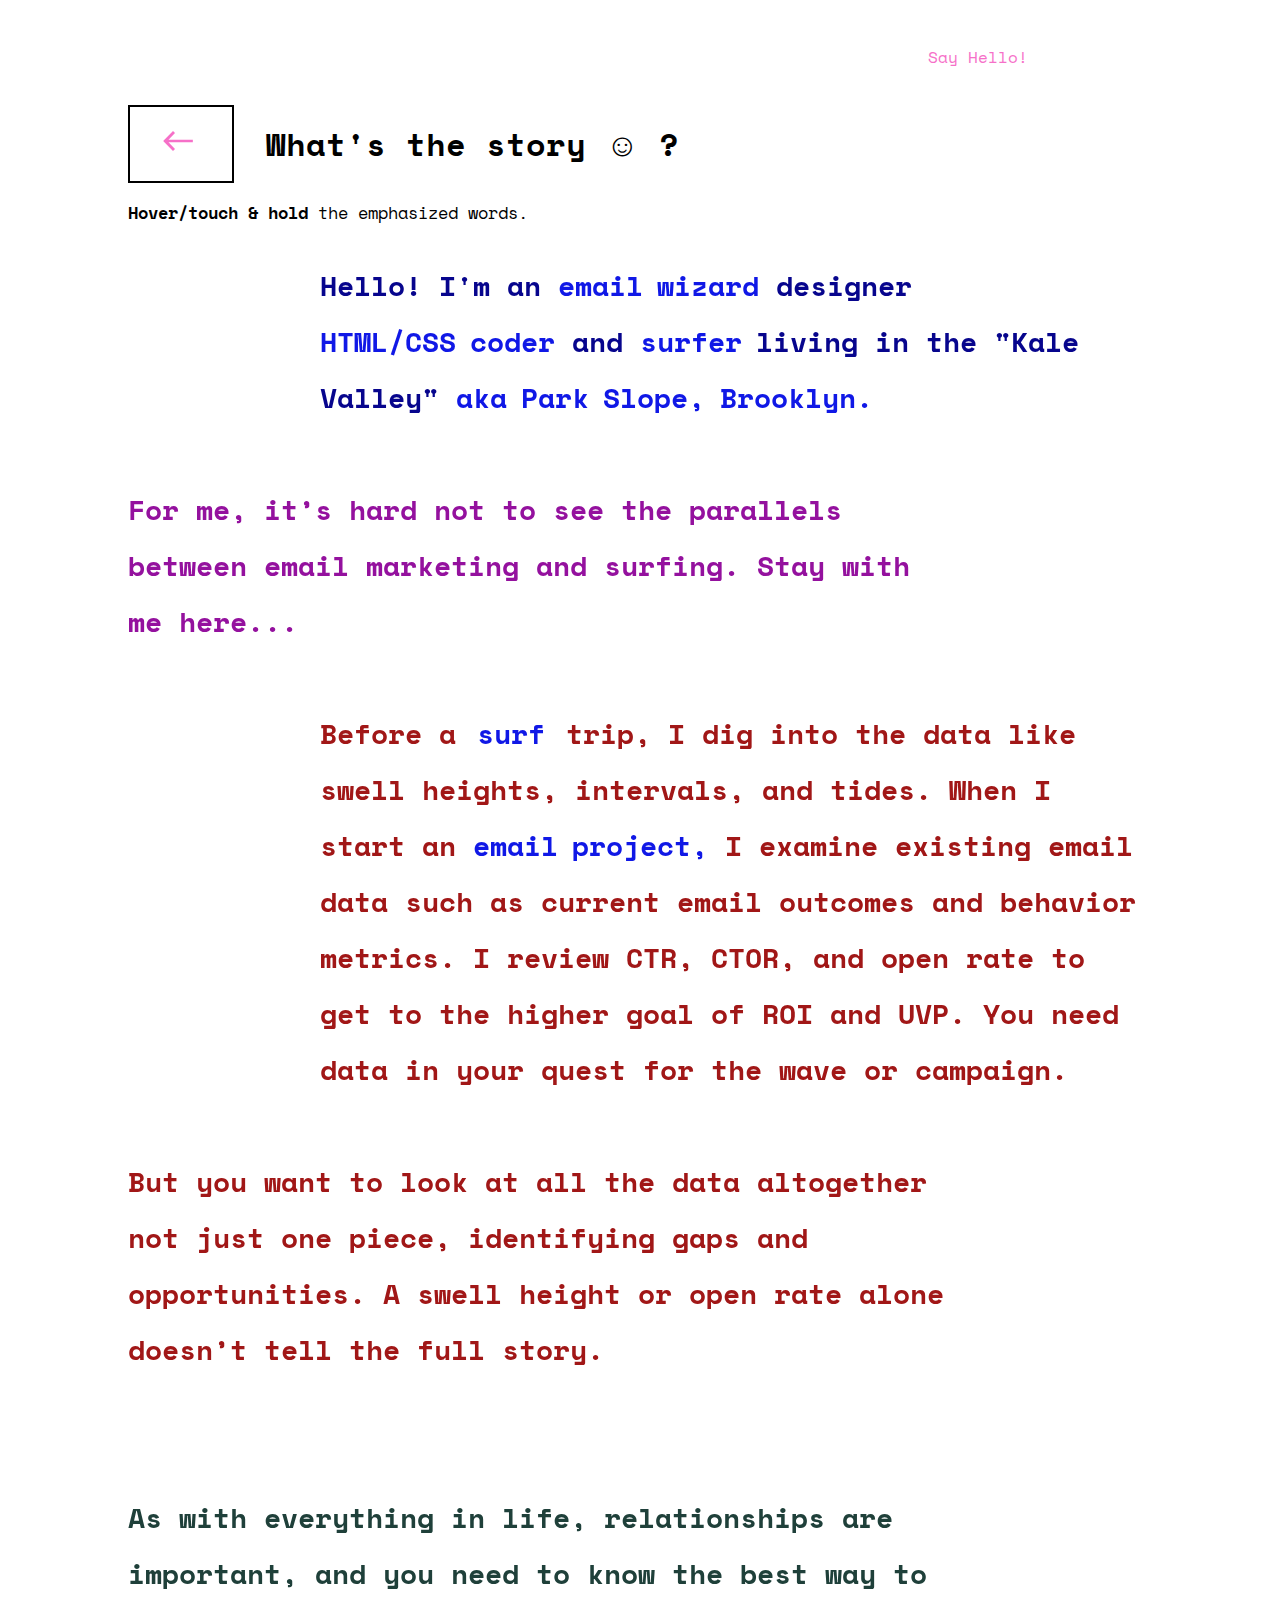
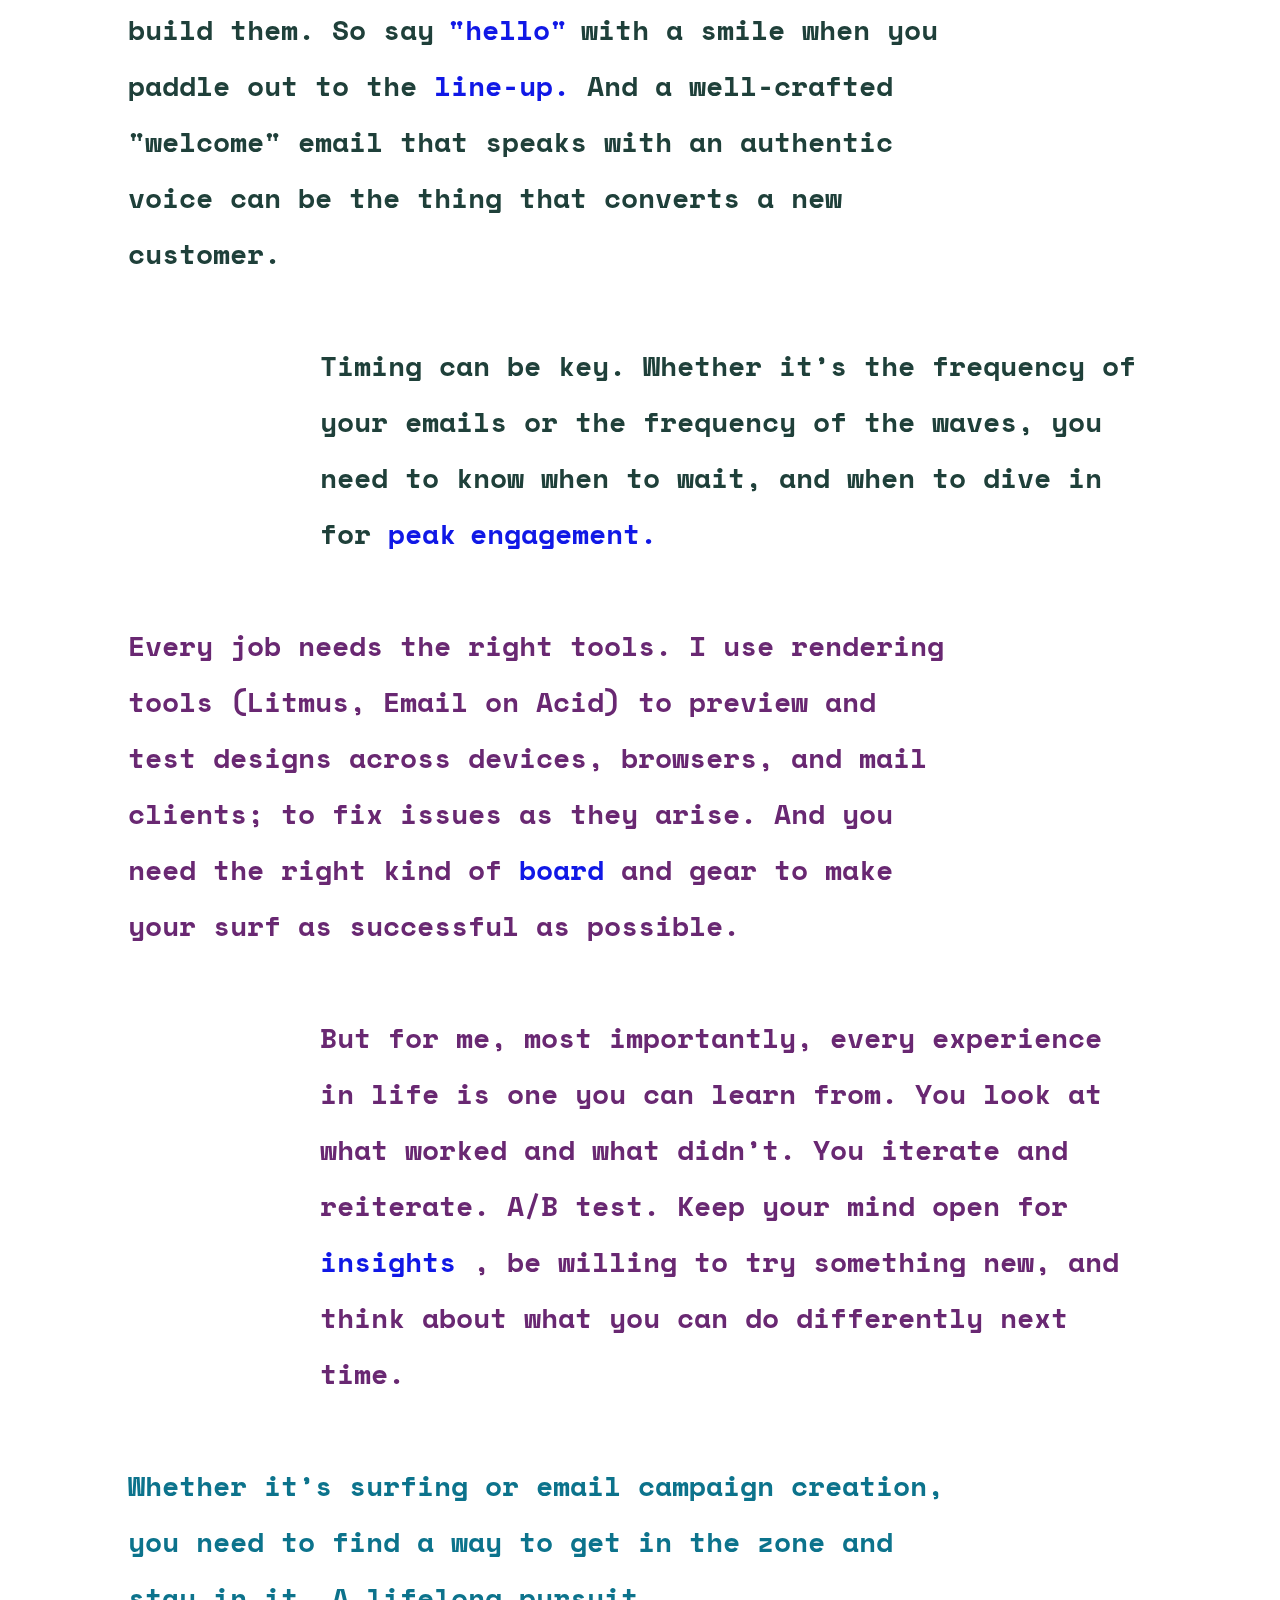
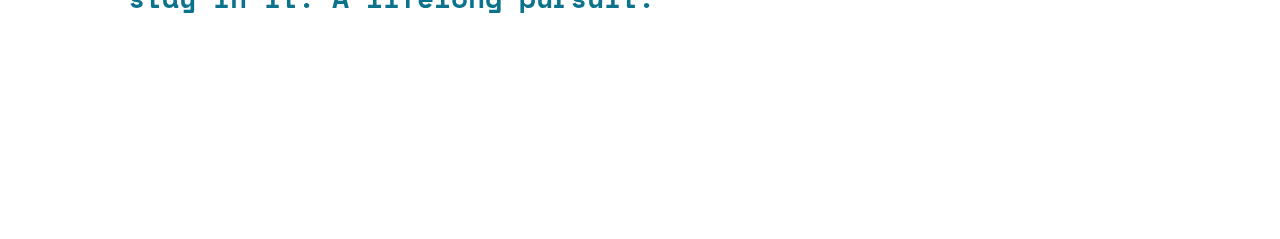
==== index.html @ f9c36c81 "a" ====
<!DOCTYPE html>
<html lang="en" class="no-js">

<head>
	<meta charset="UTF-8" />
	<meta http-equiv="X-UA-Compatible" content="IE=edge">
	<meta name="viewport" content="width=device-width, initial-scale=1">
	<title>About </title>
	<meta name="description" content="Some experimental text hover effects with blend modes that show media, like images, videos, slideshows or play sound." />
	<meta name="keywords" content="" />
	<meta name="author" content="Codrops" />
	<link rel="shortcut icon" href="favicon.ico">
	<link href="https://fonts.googleapis.com/css?family=Space+Mono:400,700" rel="stylesheet">
	<link rel="stylesheet" type="text/css" href="css/normalize.css" />
	<link rel="stylesheet" type="text/css" href="css/demo.css" />
	<link rel="stylesheet" type="text/css" href="css/component.css" />
	<!--[if IE]>
		<script src="http://html5shiv.googlecode.com/svn/trunk/html5.js"></script>
		<![endif]-->
	<script>
	document.documentElement.className = 'js';
	</script>
</head>

<body class="loading">
	<svg class="hidden">
		<defs>
			<symbol id="icon-arrow" viewBox="0 0 24 24">
				<title>arrow</title>
				<polygon points="6.3,12.8 20.9,12.8 20.9,11.2 6.3,11.2 10.2,7.2 9,6 3.1,12 9,18 10.2,16.8 " />
			</symbol>
			<symbol id="icon-drop" viewBox="0 0 24 24">
				<title>drop</title>
				<path d="M12,21c-3.6,0-6.6-3-6.6-6.6C5.4,11,10.8,4,11.4,3.2C11.6,3.1,11.8,3,12,3s0.4,0.1,0.6,0.3c0.6,0.8,6.1,7.8,6.1,11.2C18.6,18.1,15.6,21,12,21zM12,4.8c-1.8,2.4-5.2,7.4-5.2,9.6c0,2.9,2.3,5.2,5.2,5.2s5.2-2.3,5.2-5.2C17.2,12.2,13.8,7.3,12,4.8z" />
				<path d="M12,18.2c-0.4,0-0.7-0.3-0.7-0.7s0.3-0.7,0.7-0.7c1.3,0,2.4-1.1,2.4-2.4c0-0.4,0.3-0.7,0.7-0.7c0.4,0,0.7,0.3,0.7,0.7C15.8,16.5,14.1,18.2,12,18.2z" />
			</symbol>
		</defs>
	</svg>
	<main>
    <section class="banner" role="banner">
      <header id="header">
        </a>
          <nav class="navigation" role="navigation">
            <a class="email" a href="mailto:wanyichow@ymail.com">Say Hello!</a></li>

          </nav>

    </section>
<div>
		<header class="codrops-header">
			<div class="codrops-links">
				<a class="codrops-icon codrops-icon--prev" a href="http://www.wanyichow.com/home/" title="HOME">
					<svg class="icon icon--arrow">
						<use xlink:href="#icon-arrow"></use>
					</svg>
				</a>
				</div>
			<h1 class="codrops-header__title">What's the story &#9786; ?</h1>

			<p class="codrops-header__tagline"><strong>Hover/touch &amp; hold</strong> the emphasized words.</p>
		</header>
		<div class="content content--blended">
			<!-- Media 1 -->
			<div data-pop-media="media1" class="pop-media" style="background-image: url(img/11.jpg);">
				<div class="pop-media__overlay pop-media__overlay--c1"></div>
			</div>
			<!-- Media 2 -->
			<div data-pop-media="media2" class="pop-media" style="background-image: url(img/2.jpg);">
				<div class="pop-media__overlay pop-media__overlay--c2"></div>
			</div>
			<!-- Media 3 -->
			<div data-pop-media="media3" class="pop-media pop-media--shadow" style="background-image: url(img/3.jpg);">
				<div class="pop-media__overlay pop-media__overlay--c5"></div>
			</div>
			<!-- Media 4 -->
			<div data-pop-media="media4" class="pop-media" style="background-image: url(img/4.jpg);"></div>
			<!-- Media 5 -->
			<div data-pop-media="media5" class="pop-media" style="background-image: url(img/5.jpg);">
				<div class="pop-media__overlay pop-media__overlay--c5"></div>
			</div>
			<!-- Media 6 -->
			<div data-pop-media="media6" class="pop-media pop-media--slideshow">
				<div class="pop-media__slide pop-media__slide--current"><img src="img/6.jpg" alt="A bird" /></div>
				<div class="pop-media__slide"><img src="img/8.jpg" alt="Another bird" /></div>
				<div class="pop-media__slide"><img src="img/10.jpg" alt="The ultimate bird" /></div>
			</div>
			<!-- Media 7 -->
			<video data-pop-media="media7" class="pop-media" poster="videos/duck.jpg">
				<source src="videos/duck.mp4" type="video/mp4">
				<source src="videos/duck.webm" type="video/webm">
				<source src="videos/duck.ogg" type="video/ogg">
			</video>
			<!-- Media 8 -->
			<div data-pop-media="media8" class="pop-media pop-media--full1" style="background-image: url(img/9.jpg);"></div>
			<!-- Media 9 -->
			<div data-pop-media="media9" class="pop-media pop-media--full" style="background-image: url(img/12.jpg);"></div>
			<!-- Media 10 -->
			<div data-pop-media="media10" class="pop-media pop-media--split" style="background-image: url(img/1a.jpg);"></div>
			<!-- Media 11 -->
			<div data-pop-media="media11" class="pop-media pop-media--fulltext">
				<div class="pop-media__overlay pop-media__overlay--c4"></div>
				<img class="pop-media__image" src="img/16.jpg" alt="Great bird" />
				<span class="pop-media__text">300</span>
			</div>
			<!-- Media 12 -->
			<div data-pop-media="media12" class="pop-media pop-media--mask" style="background-image: url(img/7.jpg);"></div>
			<!-- Media 13 -->
			<div data-pop-media="media13" class="pop-media pop-media--mask pop-media--maskfull" style="background-image: url(img/13.jpg);"></div>
			<!-- Media 14 -->
			<div data-pop-media="media14" class="pop-media" style="background-image: url(img/1.jpg);">
				<div class="pop-media__overlay pop-media__overlay--c7"></div>
			</div>
			<!-- Media 15 -->
			<div data-pop-media="media15" class="pop-media pop-media--shadow" style="background-image: url(img/giphy.gif);">
				<div class="pop-media__overlay pop-media__overlay--c6"></div>
			</div>
			<!-- Media 16 -->
			<div data-pop-media="media16" class="pop-media pop-media--revealfull" style="background-image: url(img/14.jpg);"></div>
			<!-- Media 17 -->
			<div data-pop-media="media17" class="pop-media pop-media--split">
				<div class="pop-media__image pop-media__image--split" style="background-image: url(img/15.jpg);">
					<div class="pop-media__overlay pop-media__overlay--c8"></div>
				</div>
				<span class="pop-text__split pop-text__split--up">VOTE</span>
				<span class="pop-text__split pop-text__split--down"></span>
			</div>
			<!-- Paragraphs -->
      <p class="content__paragraph content__paragraph--c1">Hello! I'm an <span id="trigger-1" class="pop-text" data-pop-text-out data-pop-media="media1">email wizard</span> designer <span id="trigger-2" class="pop-text" data-pop-media="media2">HTML/CSS coder</span>
    and <span id="trigger-10" class="pop-text" data-pop-media="media10">surfer </span><span id="trigger-15" class="pop-text pop-text--s5" data-pop-media="media15"></span>living in the "Kale Valley"  <span id="trigger-17" class="pop-text" data-pop-media="media17">aka Park Slope, Brooklyn. </span></p>

			<p class="content__paragraph content__paragraph--c3">For me, it’s hard not to see the parallels between email marketing and surfing. </span>Stay with me here...</p>
			<p class="content__paragraph content__paragraph--c4">Before a <span id="trigger-9" class="pop-text pop-text--s2" data-pop-media="media9">surf</span> trip, I dig into the data like swell heights, intervals, and tides. When I start an <span id="trigger-12" class="pop-text pop-text--s1" data-pop-media="media12">email project,</span>  I examine existing email data such as current email outcomes and behavior metrics. I review CTR, CTOR, and open rate to get to the higher goal of ROI and UVP. You need data in your quest for the wave or campaign.
      <p class="content__paragraph content__paragraph--c4">But you want to look at all the data altogether not just one piece, identifying gaps and opportunities. A swell height or open rate alone doesn’t tell the full story.</p>
<span id="trigger-4" class="pop-text" data-pop-media="media4"></span></p>
      <p class="content__paragraph content__paragraph--c6">As with everything in life, relationships are important, and you need to know the best way to build them. So say<span id="trigger-6" class="pop-text" data-pop-media="media6"> "hello" </span>with a smile when you paddle out to the <span id="trigger-8" class="pop-text pop-text--s4" data-pop-media="media8">line-up.</span> And a well-crafted "welcome" email that speaks with an authentic voice can be the thing that converts a new customer.

<p class="content__paragraph content__paragraph--c6">Timing can be key. Whether it’s the frequency of your emails or the frequency of the waves, you need to know when to wait, and when to dive in for

 <span id="trigger-14" class="pop-text" data-pop-media="media14">peak engagement.</span>

 	<p class="content__paragraph content__paragraph--c5"> Every job needs the right tools. I use rendering tools (Litmus, Email on Acid) to preview and test designs across devices, browsers, and mail clients; to fix issues as they arise. And you need the right kind of
 <span id="trigger-7" class="pop-text pop-text--s3" data-pop-media="media7"></span> <span id="trigger-13" class="pop-text" data-pop-media="media13">board</span> and gear to make your surf as successful as possible.</p>


			<p class="content__paragraph content__paragraph--c5"> But for me, most importantly, every experience in life is one you can learn from. You look at what worked and what didn’t. You iterate and reiterate. A/B test. Keep your mind open for
</span><span id="trigger-5" class="pop-text pop-text--s1" data-pop-media="media5">insights</span> , be willing to try something new, and think about what you can do differently next time. </p>
      <span id="trigger-16" class="pop-text pop-text--s4" data-pop-media="media16"></span>

      <p class="content__paragraph content__paragraph--c11">Whether it’s surfing or email campaign creation, you need to find a way to get in the zone and stay in it. A lifelong pursuit.</p>
      <p class="content__paragraph content__paragraph--c11"> <span id="trigger-11" class="pop-text" data-pop-media="media11"></span> </p>
			<p class="content__paragraph content__paragraph--c12"> <span id="trigger-13" class="pop-text" data-pop-media="media13"></span></p>






		<!-- Related demos -->

	</main>

	<script src="js/anime.min.js"></script>
	<script src="js/imagesloaded.pkgd.min.js"></script>
	<script src="js/plyr.js"></script>
	<script src="js/main.js"></script>
</body>

</html>
---- css/demo.css ----
*, *::after, *::before { -webkit-box-sizing: border-box; box-sizing: border-box; }

body {
	font-family: 'Space Mono', 'Avenir Next', Avenir, 'Helvetica Neue', Helvetica, 'Segoe UI', Arial, sans-serif;
	color: #fff;
	background: white;
	-webkit-font-smoothing: antialiased;
	-moz-osx-font-smoothing: grayscale;
	overflow: auto;
	overflow-x: hidden;
	position: relative;
	width: 100vw;
}

a {
	outline: none;
	color: #f670c8;
	text-decoration: none;
	margin: 2em 5em 9em 50em;
}

a:hover, a:focus {
	color: #fff;
}

main {
	max-width: 1440px;
	margin: 0 auto;
	padding: 5vh 10vw;
}

.hidden {
	position: absolute;
	overflow: hidden;
	width: 0;
	height: 0;
	pointer-events: none;
}

/* Icons */
.icon {
	display: block;
width: 2.5em;
height: 2.5em;
margin: 6px 8px 12px 20px;
	fill: currentColor;
}

/* Loader */
.js .loading::before {
	content: '';
	position: fixed;
	color: #fff;
	top: 0;
	left: 0;
	width: 100%;
	height: 100%;
	background: rgba(253,237,98,0.9);
	z-index: 100;
	text-align: center;
	display: -webkit-flex;
	display: -ms-flexbox;
	display: flex;
}

.js .loading::after {
	content: '';
	position: fixed;
	top: 50%;
	left: 50%;
	width: 70px;
	height: 70px;
	margin: -35px 0 0 -35px;
	pointer-events: none;
	z-index: 101;
	border: 7px solid #4133b4;
	-webkit-transition: opacity 0.3s;
	transition: opacity 0.3s;
	-webkit-animation: loaderAnim 0.8s ease-out infinite alternate forwards;
	animation: loaderAnim 0.8s ease-out infinite alternate forwards;
}

@-webkit-keyframes loaderAnim {
	to {
		-webkit-transform: translate3d(0,-100px,0);
		transform: translate3d(0,-100px,0);
	}
}

@keyframes loaderAnim {
	to {
		-webkit-transform: translate3d(0,-100px,0);
		transform: translate3d(0,-100px,0);
	}
}

/* Header */
.codrops-header {
	position: relative;
	display: -webkit-flex;
	display: -ms-flexbox;
	display: flex;
	color:black;
	-webkit-flex-direction: row;
	-ms-flex-direction: row;
	flex-direction: row;
	-webkit-flex-wrap: wrap;
	flex-wrap: wrap;
	-webkit-align-items: center;
	-ms-flex-align: center;
	align-items: center;
	width: 100%;
	padding: 1em 0;
}

.codrops-header__title {
	font-size: 2em;
	margin: 20px 0 0;
}

.codrops-header__tagline {
	flex: none;
	width: 100%;
	font-size: 1.05em;
}

/* Top Navigation Style */
.codrops-links {
	position: relative;
	display: -webkit-flex;
	display: -ms-flexbox;
	display: flex;
	-webkit-justify-content: center;
	-ms-flex-pack: center;
	justify-content: center;
	text-align: center;
	white-space: nowrap;
	border: 2px solid;
	margin: 20px 2em 0 0;
}

.codrops-links::after {
	position: hidden;
	top: -2px;
	left: 50%;
	width: 2px;
	height: calc(100% + 4px);
	background: currentColor;
	content: '';
	-webkit-transform: rotate3d(0, 0, 1, 22.5deg);
	transform: rotate3d(0, 0, 1, 22.5deg);
}

.codrops-icon {
	display: inline-block;
	padding: 0.5em;
	flex: 1;
}

.codrops-icon--prev {
	margin: 0 1em 0 0;
}

.codrops-icon--next {
	margin: 0 0 0 1em;
}

.github-icon {
	fill: #fff;
	color: #4133b4;
	position: absolute;
	top: 0;
	border: 0;
	right: 0;
}

.linkedin-icon {
	fill: #fff;
	color: #4133b4;
	position: absolute;
	top: 0;
	border: 0;
	right: 0;
}


.linkedin{
  &:hover
    color: #007BB6 // IE8
    fill: #007BB6

	}

.github-corner:hover .octo-arm {
	transform-origin: 130px 106px;
	animation: octocat-wave 560ms ease-in-out;
}

@keyframes octocat-wave {
	0%, 100% { transform: rotate(0); }
	20%, 60% { transform: rotate(-25deg); }
	40%, 80% { transform: rotate(10deg); }
}

@media (max-width:500px) {
	.github-corner:hover .octo-arm {
		animation: none;
	}
	.github-corner .octo-arm {
		animation: octocat-wave 560ms ease-in-out;
	}
}

/* Demo links */
.codrops-demos {
	margin: 2em 0 0;
}

.codrops-demos a {
	display: inline-block;
	margin: 0 0.5em;
}

.codrops-demos a.current-demo {
	color: #333;
}

/* Content */
.content {
	position: relative;
}

.content--blended p {
	padding: 0 0 2em 0;
	max-width: 65vw;
	margin: 0 0 0 auto;
	text-align: initial;
	font-size: 1.75em;
	line-height: 2em;
	font-weight: 510;
}

.content--blended p:nth-of-type(even) {
	margin: 0 auto 0 0;
}

.sound {
	text-decoration: underline;
}

/* Related demos */
.content--related {
	font-size: 1.35em;
	font-weight: bold;
	padding: 3em 0 6em;
	text-align: right;
}

.media-item {
	width: 250px;
	display: inline-block;
	vertical-align: top;
	-webkit-transition: color 0.3s;
	transition: color 0.3s;
	margin-left: 1em;
	padding: 3em 0 0;
}

.media-item__img {
	max-width: 100%;
	opacity: 0.3;
	-webkit-transition: opacity 0.3s;
	transition: opacity 0.3s;
}

.media-item:hover .media-item__img,
.media-item:focus .media-item__img {
	opacity: 1;
}

.media-item__title {
	margin: 0;
	padding: 0.5em;
	font-size: 1em;
}

@media screen and (max-width: 50em) {
	.codrops-header__title {
		font-size: 1.5em;
	}
	.content--blended p,
	.content--blended p:nth-of-type(even),
	.content--related {
		font-size: 1.15em;
		text-align: left;
		margin: 0;
		padding: 1em 0;
		max-width: none;
	}
	.media-item {
		width: calc(50% - 0.5em);
		margin: 0;
		padding: 0;
		font-size: 0.65em;
	}

	.email{
		display: table-cell;
		outline: none;
    color: #f670c8;
    text-decoration: none;
    margin: 2em 5em 9em 55em;

	}


	/* ------------------------------------------------------------------------------
		 Header
	-------------------------------------------------------------------------------*/
	#header {
		position: fixed;
		width: 100%;
		z-index: 999;
		margin: -80%;
	}
	#header .header-content {
		margin: 0 auto;
		padding: 60px 10%;
		width: 100%;
		-moz-transition: padding 0.3s;
		-o-transition: padding 0.3s;
		-webkit-transition: padding 0.3s;
		transition: padding 0.3s;
	}
	#header .logo {
		float: left;
	}
	#header.fixed {
		background-color: rgba(255, 255, 255, 1);
	}
	#header.fixed .header-content {
		border-bottom: 0;
		padding: 25px 10%;
	}
	#header.fixed .nav-toggle {
		top: 18px;
	}
	.navigation.open {
		opacity: 0.9;
		visibility: visible;
		-moz-transition: opacity 0.5s;
		-o-transition: opacity 0.5s;
		-webkit-transition: opacity 0.5s;
		transition: opacity 0.5s;
	}
	.navigation {
		float: right;
	}
	.navigation li {
		display: inline-block;
	}
	.navigation, .navigation a {
		color: rgba(0, 0, 0, 1);
		font-size: 16px;
		margin-left: 40px;
		letter-spacing: 1px;
	    margin: 3em 4em 4em 6em;
	}
	.navigation a:hover, .navigation a.active {
		color: #000;
	}
	.nav-toggle {
		display: none;
		height: 44px;
		overflow: hidden;
		position: fixed;
		right: 5%;
		text-indent: 100%;
		top: 32px;
		white-space: nowrap;
		width: 44px;
		z-index: 99999;
		-moz-transition: all 0.3s;
		-o-transition: all 0.3s;
		-webkit-transition: all 0.3s;
		transition: all 0.3s;
	}
	.nav-toggle:before, .nav-toggle:after {
		border-radius: 50%;
		content: "";
		height: 100%;
		left: 0;
		position: absolute;
		top: 0;
		width: 100%;
		-moz-transform: translateZ(0);
		-ms-transform: translateZ(0);
		-webkit-transform: translateZ(0);
		transform: translateZ(0);
		-moz-backface-visibility: hidden;
		-webkit-backface-visibility: hidden;
		backface-visibility: hidden;
		-moz-transition-property: -moz-transform;
		-o-transition-property: -o-transform;
		-webkit-transition-property: -webkit-transform;
		transition-property: transform;
	}
	.nav-toggle:before {
		background-color: #333;
		-moz-transform: scale(1);
		-ms-transform: scale(1);
		-webkit-transform: scale(1);
		transform: scale(1);
		-moz-transition-duration: 0.3s;
		-o-transition-duration: 0.3s;
		-webkit-transition-duration: 0.3s;
		transition-duration: 0.3s;
	}
	.nav-toggle:after {
		background-color: #000;
		-moz-transform: scale(0);
		-ms-transform: scale(0);
		-webkit-transform: scale(0);
		transform: scale(0);
		-moz-transition-duration: 0s;
		-o-transition-duration: 0s;
		-webkit-transition-duration: 0s;
		transition-duration: 0s;
	}
	.nav-toggle span {
		background-color: #fff;
		bottom: auto;
		display: inline-block;
		height: 3px;
		left: 50%;
		position: absolute;
		right: auto;
		top: 50%;
		width: 18px;
		z-index: 10;
		-moz-transform: translateX(-50%) translateY(-50%);
		-ms-transform: translateX(-50%) translateY(-50%);
		-webkit-transform: translateX(-50%) translateY(-50%);
		transform: translateX(-50%) translateY(-50%);
	}
	.nav-toggle span:before, .nav-toggle span:after {
		background-color: #fff;
		content: "";
		height: 100%;
		position: absolute;
		right: 0;
		top: 0;
		width: 100%;
		-moz-transform: translateZ(0);
		-ms-transform: translateZ(0);
		-webkit-transform: translateZ(0);
		transform: translateZ(0);
		-moz-backface-visibility: hidden;
		-webkit-backface-visibility: hidden;
		backface-visibility: hidden;
		-moz-transition: -moz-transform 0.3s;
		-o-transition: -o-transform 0.3s;
		-webkit-transition: -webkit-transform 0.3s;
		transition: transform 0.3s;
	}
	.nav-toggle span:before {
		-moz-transform: translateY(-6px) rotate(0deg);
		-ms-transform: translateY(-6px) rotate(0deg);
		-webkit-transform: translateY(-6px) rotate(0deg);
		transform: translateY(-6px) rotate(0deg);
	}
	.nav-toggle span:after {
		-moz-transform: translateY(6px) rotate(0deg);
		-ms-transform: translateY(6px) rotate(0deg);
		-webkit-transform: translateY(6px) rotate(0deg);
		transform: translateY(6px) rotate(0deg);
	}
	.nav-toggle.close-nav:before {
		-moz-transform: scale(0);
		-ms-transform: scale(0);
		-webkit-transform: scale(0);
		transform: scale(0);
	}
	.nav-toggle.close-nav:after {
		-moz-transform: scale(1);
		-ms-transform: scale(1);
		-webkit-transform: scale(1);
		transform: scale(1);
	}
	.nav-toggle.close-nav span {
		background-color: rgba(255, 255, 255, 0);
	}
	.nav-toggle.close-nav span:before, .nav-toggle.close-nav span:after {
		background-color: #fff;
	}
	.nav-toggle.close-nav span:before {
		-moz-transform: translateY(0) rotate(45deg);
		-ms-transform: translateY(0) rotate(45deg);
		-webkit-transform: translateY(0) rotate(45deg);
		transform: translateY(0) rotate(45deg);
	}
	.nav-toggle.close-nav span:after {
		-moz-transform: translateY(0) rotate(-45deg);
		-ms-transform: translateY(0) rotate(-45deg);
		-webkit-transform: translateY(0) rotate(-45deg);
		transform: translateY(0) rotate(-45deg);
	}
}
---- css/component.css ----
.content--blended {
	isolation: isolate;
}

.content__paragraph {
	position: relative;
	z-index: 100;
}

/* Individual paragraph colors and blend modes */

.content__paragraph--c1 {
	color: #07058d;
	mix-blend-mode: color-dodge;
}

.content__paragraph--c2 {
	color: #3dfb5c;
	mix-blend-mode: exclusion;
}

.content__paragraph--c3 {
	color: #94119e;
	mix-blend-mode: luminosity;
}

.content__paragraph--c4 {
	color: #a11717;
	mix-blend-mode: hard-light;
}

.content__paragraph--c5 {
	color: #692872;
	mix-blend-mode: luminosity;
}

.content__paragraph--c6 {
	color: #1f403a;
	mix-blend-mode: difference;
}

.content__paragraph--c7 {
	color: #e68869;
	mix-blend-mode: color-dodge;
}

.content__paragraph--c8 {
	color: #29fca5;
	mix-blend-mode: exclusion;
}

.content__paragraph--c9 {
	color: #c264fe;
	mix-blend-mode: difference;
}

.content__paragraph--c10 {
	color: #fc4f84;
	mix-blend-mode: screen;
}

.content__paragraph--c11 {
	color: #0c738c;
	mix-blend-mode: color-dodge;
}

.content__paragraph--c12 {
	color: #1cfb30;
	mix-blend-mode: color-dodge;
}

.content__paragraph--c13 {
	color: #1cfb30;
}

.pop-media {
	position: absolute;
	display: -webkit-flex;
	display: flex;
	-webkit-justify-content: center;
	justify-content: center;
	-webkit-align-items: center;
	align-items: center;
	width: 300px;
	height: 200px;
	pointer-events: none;
	opacity: 0;
	background-repeat: no-repeat;
	background-position: 50% 50%;
	background-size: cover;
}

.pop-media--circle {
	width: 280px;
	height: 280px;
	border-radius: 50%;

}

.pop-media__overlay {
	content: '';
	position: absolute;
	top: 0;
	left: 0;
	width: 100%;
	height: 100%;
}

.pop-media--circle .pop-media__overlay {
	border-radius: 50%;
}

.pop-media__overlay--c1 {
	opacity: 0.4;
	background: linear-gradient(to left, #fd0be9, #fbf93d);
}

.pop-media__overlay--c2 {
	opacity: 0.2;
	background: linear-gradient(to left, #0bb6fd, #fdde0b);
}

.pop-media__overlay--c3 {
  opacity: 0.1;
	background: linear-gradient(to left, #4444fb, #fdc855);
}

.pop-media__overlay--c4 {
	position: fixed;
	z-index: 101;
	top: 0;
	left: 0;
	width: 100vw;
	height: 100vh;
	background: #7014fb;
}

.pop-media__overlay--c5 {
	opacity: 0.4;
	background: linear-gradient(to bottom, #9633b4, #22f82b);
}

.pop-media__overlay--c6 {
	opacity: 0.5;
	background: linear-gradient(to bottom, #9633b4, #22f82b);
}

.pop-media__overlay--c7 {
	opacity: 0.6;
	background: linear-gradient(to right, #fa5bfc, #5baefc);
}

.pop-media__overlay--c8 {
	z-index: 104;
	opacity: 0.5;
	background: linear-gradient(to right, #85fc5b, #5b63fc);
}

.pop-media--shadow::before {
	content: '';
	position: absolute;
	z-index: -1;
	top: 0;
	left: 0;
	width: 100%;
	height: 100%;
	border: 10px solid #fce75b;
	-webkit-transform: translate3d(20px, 20px, 0);
	transform: translate3d(20px, 20px, 0);
}


/* Hover text */

.pop-text {
	font-weight: bold;
	position: relative;
	cursor: default;
	white-space: nowrap;
	word-spacing: -0.1em;
	color: #1018e6;
	-webkit-user-select: none;
	-moz-user-select: none;
	-ms-user-select: none;
	user-select: none;
	-webkit-touch-callout: none;
	-khtml-user-select: none;
}

.pop-text--s1:hover {
	color: #000;
	background: yellow;
	-webkit-transition: background 0s 0.05s, color, 0s 0.05s;
	transition: background 0s 0.05s, color, 0s 0.05s;
}

.pop-text--s2 {
	border: 4px solid transparent;
}

.pop-text--s2:hover {
	border-color: red;
	-webkit-transition: border-color 0s 0.05s;
	transition: border-color 0s 0.05s;
}

.pop-text--s3:hover {
	color: #000;
	background: #49a69b;
	-webkit-transition: background 0s 0.05s, color, 0s 0.05s;
	transition: background 0s 0.05s, color, 0s 0.05s;
}

.pop-text--s4::before {
	content: '';
	position: absolute;
	top: 100%;
	left: 0;
	width: 100%;
	height: 2px;
	background: #fff;
	-webkit-transform: scale3d(0, 1, 1);
	transform: scale3d(0, 1, 1);
	-webkit-transform-origin: 0 50%;
	transform-origin: 0 50%;
}

.pop-text--s4:hover::before {
	-webkit-transform: scale3d(1, 1, 1);
	transform: scale3d(1, 1, 1);
	-webkit-transition: -webkit-transform 0.4s cubic-bezier(0.2, 1, 0.3, 1) 0.05s;
	transition: transform 0.4s cubic-bezier(0.2, 1, 0.3, 1) 0.05s;
}

.pop-text--s5:hover {
	color: #000;
	background: #fff;
	-webkit-transition: background 0s 0.05s, color 0s 0.05s;
	transition: background 0s 0.05s, color 0s 0.05s;
}


/* plyr styles */

.plyr {
	position: absolute;
	width: 640px;
	height: 480px;
}

.plyr * {
	width: 200% !important;
	height: 200% !important;
}


/* slideshow */

.pop-media--slideshow {
	overflow: hidden;
}

.pop-media__slide {
	position: absolute;
	top: 0;
	left: 0;
	width: 100%;
	height: 100%;
	opacity: 0;
}

.pop-media__slide--current {
	opacity: 1;
}

/* Mask reveal */

.pop-media--reveal {
	-webkit-mask: linear-gradient(to right, transparent 50%, black 50%);
	mask: linear-gradient(to right, transparent 50%, black 50%);
	-webkit-mask-size: 601px;
	mask-size: 601px;
	-webkit-mask-position: 0% 0%;
	mask-position: 0% 0%;
}

.pop-media--reveal.pop-media--show {
	-webkit-animation: revealMedia 0.4s cubic-bezier(0.2, 1, 0.3, 1) forwards;
	animation: revealMedia 0.4s cubic-bezier(0.2, 1, 0.3, 1) forwards;
}

/* we use pixels because it's more performant than percentages */
@-webkit-keyframes revealMedia {
	to {
		-webkit-mask-position: 300px 0%;
		mask-position: 300px 0%;
	}
}

@keyframes revealMedia {
	to {
		-webkit-mask-position: 300px 0%;
		mask-position: 300px 0%;
	}
}

/* for smaller screens */
@-webkit-keyframes revealMediaSmall {
	to {
		-webkit-mask-position: 250px 0%;
		mask-position: 250px 0%;
	}
}

@keyframes revealMediaSmall {
	to {
		-webkit-mask-position: 250px 0%;
		mask-position: 250px 0%;
	}
}

/* Mask reveal */

.pop-media--revealfull {
	position: fixed;
	width: 100vw;
	height: 100vh;
	-webkit-mask: linear-gradient(to bottom, transparent 50%, black 50%);
	mask: linear-gradient(to bottom, transparent 50%, black 50%);
	-webkit-mask-size: 100% 200%;
	mask-size: 100% 200%;
	-webkit-mask-position: 0% 0%;
	mask-position: 0% 0%;
}

.pop-media--revealfull.pop-media--show {
	-webkit-animation: revealMediaFull 0.4s ease-out forwards;
	animation: revealMediaFull 0.4s ease-out forwards;
}

@-webkit-keyframes revealMediaFull {
	to {
		-webkit-mask-position: 0% 100%;
		mask-position: 0% 100%;
	}
}

@keyframes revealMediaFull {
	to {
		-webkit-mask-position: 0% 100%;
		mask-position: 0% 100%;
	}
}


/* Fullscreen */

.pop-media--full {
	position: fixed;
	width: 100vw;
	height: 100vh;
}

.pop-media--full1 {
	display: fixed;
	width: 100vw;
	height: 100vh;
}

/* Fullscreen Type */

.pop-media__image {
	position: relative;
	z-index: 103;
	display: block;
	width: 100%;
	height: 100%;
}

.pop-media__text {
	font-size: 24vw;
	position: fixed;
	z-index: 104;
	top: 0;
	left: 0;
	display: -webkit-flex;
	display: flex;
	-webkit-justify-content: center;
	justify-content: center;
	-webkit-align-items: center;
	align-items: center;
	width: 100vw;
	height: 100vh;
	color: #fff;
	text-shadow: 0.5vw 0.5vw #7014fb, 0.75vw 0.75vw #fbf159;
}


/* Mask effect */
/* Learn more about this technique in Robin Delaporte's tutorial http://tympanus.net/codrops/2016/09/29/transition-effect-with-css-masks/ */

.pop-media--mask {
	width: 375px;
	height: 250px;
	-webkit-mask: url(../img/mask.png);
	mask: url(../img/mask.png);
	-webkit-mask-size: 2300% 100%;
	mask-size: 2300% 100%;
}

.pop-media--mask.pop-media--show {
	-webkit-animation: mask-play 0.7s steps(22) forwards;
	animation: mask-play 0.7s steps(22) forwards;
}

@-webkit-keyframes mask-play {
	from {
		-webkit-mask-position: 0% 50%;
		mask-position: 0% 50%;
	}
	to {
		-webkit-mask-position: 100% 50%;
		mask-position: 100% 50%;
	}
}

@keyframes mask-play {
	from {
		-webkit-mask-position: 0% 50%;
		mask-position: 0% 50%;
	}
	to {
		-webkit-mask-position: 100% 50%;
		mask-position: 100% 50%;
	}
}


/* Mask fullscreen effect */

.pop-media--maskfull {
	position: fixed;
	width: 100vw;
	height: 100vh;
}

/* Split box effect (hard-coded proof-of-concept) */

.pop-media--split {
	display: block;
	width: 250px;
	height: 250px;
	text-align: center;
}

.pop-media__image--split {
	position: absolute;
	top: 0;
	left: 0;
}

.pop-media__image--split {
	clip: rect(125px, 125px, 125px, 125px);
	/* if not supported */
	-webkit-transition: clip 0.3s;
	transition: clip 0.3s;
}

/* if clip-path shapes are not supported, we use the depricated clip */
.pop-media--show .pop-media__image--split {
	clip: rect(0px, 250px, 250px, 0px);
}

/* if supported (body class added), we reset clip and use clip-path instead */
.clip-path-polygon .pop-media__image--split {
	clip: auto;
	-webkit-transition: -webkit-clip-path 0.3s;
	transition: -webkit-clip-path 0.3s, clip-path 0.3s;
	-webkit-clip-path: polygon(50% 50%, 50% 50%, 50% 50%, 50% 50%);
	clip-path: polygon(50% 50%, 50% 50%, 50% 50%, 50% 50%);
}

.clip-path-polygon .pop-media--show .pop-media__image--split {
	clip: auto;
	-webkit-clip-path: polygon(0 0, 100% 0, 100% 100%, 0% 100%);
	clip-path: polygon(0 0, 100% 0, 100% 100%, 0% 100%);
}

.pop-text__split {
	font-size: 1.65em;
	font-weight: bold;
	line-height: 250px;
	position: relative;
	z-index: 1000;
	display: inline-block;
	flex: none;
	margin: 0 0 0 -0.4em;
	color: #fded62;
	-webkit-transition: -webkit-transform 0.3s;
	transition: transform 0.3s;
}

.pop-text__split--up {
	padding-left: 0.4em;
}

/* hard-coded values */
.pop-media--show .pop-text__split--up {
	-webkit-transform: translate3d(-118px, -114px, 0);
	transform: translate3d(-118px, -114px, 0);
}

.pop-media--show .pop-text__split--down {
	-webkit-transform: translate3d(136px, 114px, 0);
	transform: translate3d(136px, 114px, 0);
}

/* Style adjustments for smaller screens */
@media screen and (max-width: 50em) {
	.pop-media {
		width: 225px;
		height: 150px;
	}
	.pop-media--circle {
		width: 200px;
		height: 200px;
	}
	.plyr {
		width: 480px;
		height: 560px;
	}
	.pop-media--reveal {
		-webkit-mask-size: 501px;
		mask-size: 501px;
	}
	.pop-media--reveal.pop-media--show {
		-webkit-animation-name: revealMediaSmall;
		animation-name: revealMediaSmall;
	}
	.pop-media--mask {
		width: 281.25px;
		height: 187.5px;
	}
	.pop-media--full,
	.pop-media--maskfull,
	.pop-media--revealfull {
		width: 100vw;
		height: 100vh;
	}
	.pop-media--split {
		width: 100px;
		height: 100px;
	}
	.pop-media__image--split {
		clip: rect(50px, 50px, 50px, 50px);
	}

	.pop-media--show .pop-media__image--split {
		clip: rect(0px, 100px, 100px, 0px);
	}

	.clip-path-polygon .pop-media__image--split {
		clip: auto;
	}

	.pop-text__split {
		line-height: 100px;
		font-size: 1.15em;
	}

	.pop-media--show .pop-text__split--up {
		-webkit-transform: translate3d(-46px, -45px, 0);
		transform: translate3d(-46px, -45px, 0);
	}

	.pop-media--show .pop-text__split--down {
		-webkit-transform: translate3d(58px, 43px, 0);
		transform: translate3d(58px, 43px, 0);
	}
}
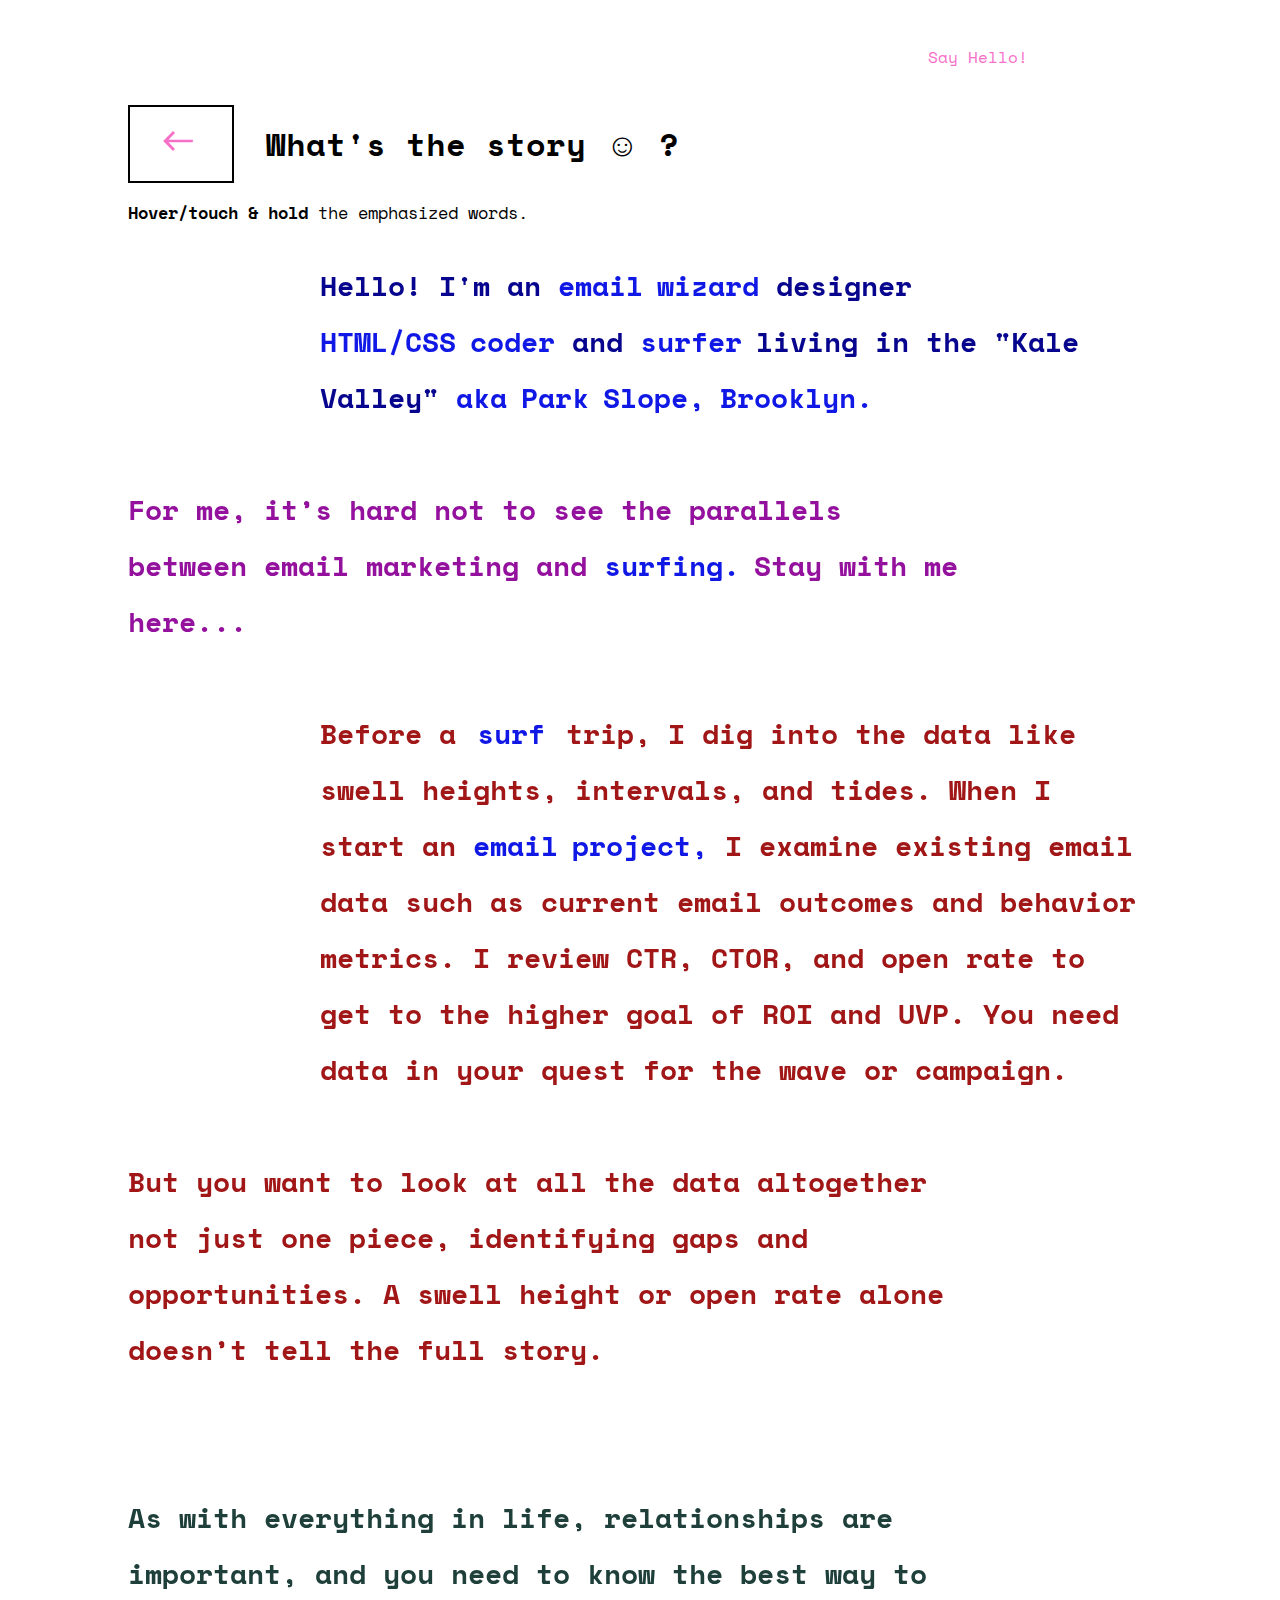
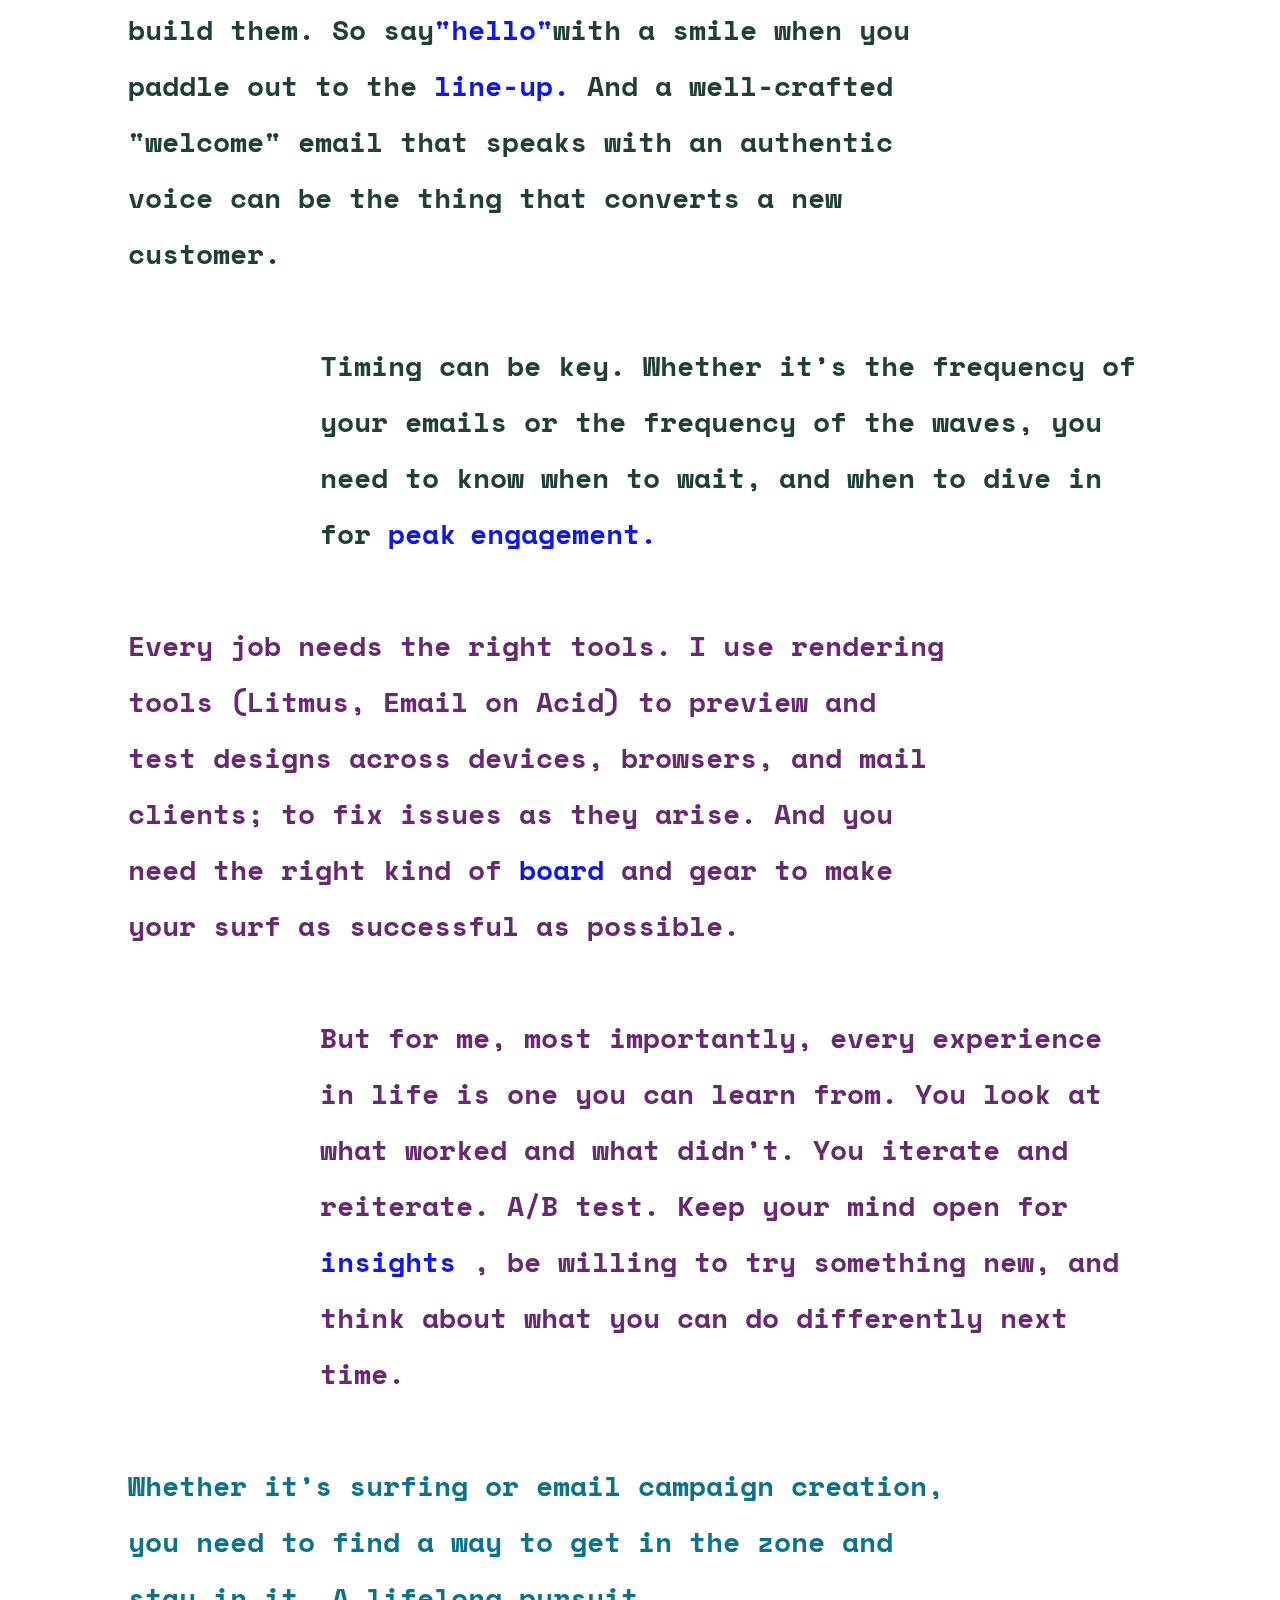
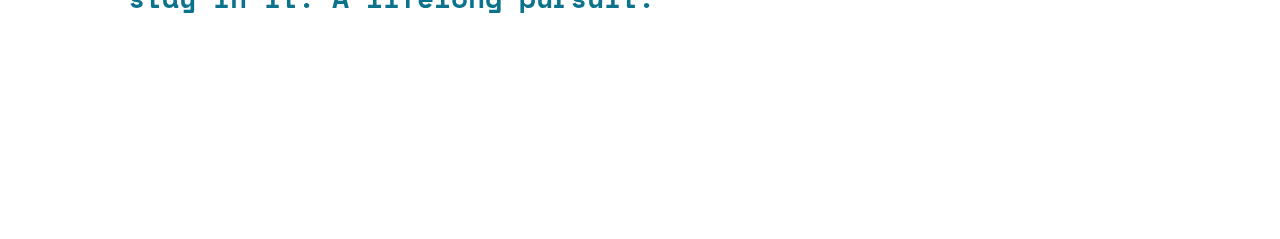
==== commit 3d3a8e30: "a" ====
--- a/index.html
+++ b/index.html
@@ -69,8 +69,8 @@
 				<div class="pop-media__overlay pop-media__overlay--c2"></div>
 			</div>
 			<!-- Media 3 -->
-			<div data-pop-media="media3" class="pop-media pop-media--shadow" style="background-image: url(img/3.jpg);">
-				<div class="pop-media__overlay pop-media__overlay--c5"></div>
+			<div data-pop-media="media3" class="pop-media pop-media--shadow1" style="background-image: url(img/3.jpg);">
+				<div class="pop-media__overlay pop-media__overlay--c31"></div>
 			</div>
 			<!-- Media 4 -->
 			<div data-pop-media="media4" class="pop-media" style="background-image: url(img/4.jpg);"></div>
@@ -128,11 +128,11 @@
       <p class="content__paragraph content__paragraph--c1">Hello! I'm an <span id="trigger-1" class="pop-text" data-pop-text-out data-pop-media="media1">email wizard</span> designer <span id="trigger-2" class="pop-text" data-pop-media="media2">HTML/CSS coder</span>
     and <span id="trigger-10" class="pop-text" data-pop-media="media10">surfer </span><span id="trigger-15" class="pop-text pop-text--s5" data-pop-media="media15"></span>living in the "Kale Valley"  <span id="trigger-17" class="pop-text" data-pop-media="media17">aka Park Slope, Brooklyn. </span></p>
 
-			<p class="content__paragraph content__paragraph--c3">For me, it’s hard not to see the parallels between email marketing and surfing. </span>Stay with me here...</p>
+			<p class="content__paragraph content__paragraph--c3">For me, it’s hard not to see the parallels between email marketing and <span id="trigger-3" class="pop-text" data-pop-media="media3">surfing. </span>Stay with me here...</p>
 			<p class="content__paragraph content__paragraph--c4">Before a <span id="trigger-9" class="pop-text pop-text--s2" data-pop-media="media9">surf</span> trip, I dig into the data like swell heights, intervals, and tides. When I start an <span id="trigger-12" class="pop-text pop-text--s1" data-pop-media="media12">email project,</span>  I examine existing email data such as current email outcomes and behavior metrics. I review CTR, CTOR, and open rate to get to the higher goal of ROI and UVP. You need data in your quest for the wave or campaign.
       <p class="content__paragraph content__paragraph--c4">But you want to look at all the data altogether not just one piece, identifying gaps and opportunities. A swell height or open rate alone doesn’t tell the full story.</p>
 <span id="trigger-4" class="pop-text" data-pop-media="media4"></span></p>
-      <p class="content__paragraph content__paragraph--c6">As with everything in life, relationships are important, and you need to know the best way to build them. So say<span id="trigger-6" class="pop-text" data-pop-media="media6"> "hello" </span>with a smile when you paddle out to the <span id="trigger-8" class="pop-text pop-text--s4" data-pop-media="media8">line-up.</span> And a well-crafted "welcome" email that speaks with an authentic voice can be the thing that converts a new customer.
+      <p class="content__paragraph content__paragraph--c6">As with everything in life, relationships are important, and you need to know the best way to build them. So say<span id="trigger-6" class="pop-text" data-pop-media="media6">"hello"</span>with a smile when you paddle out to the <span id="trigger-8" class="pop-text pop-text--s4" data-pop-media="media8">line-up.</span> And a well-crafted "welcome" email that speaks with an authentic voice can be the thing that converts a new customer.
 
 <p class="content__paragraph content__paragraph--c6">Timing can be key. Whether it’s the frequency of your emails or the frequency of the waves, you need to know when to wait, and when to dive in for
 
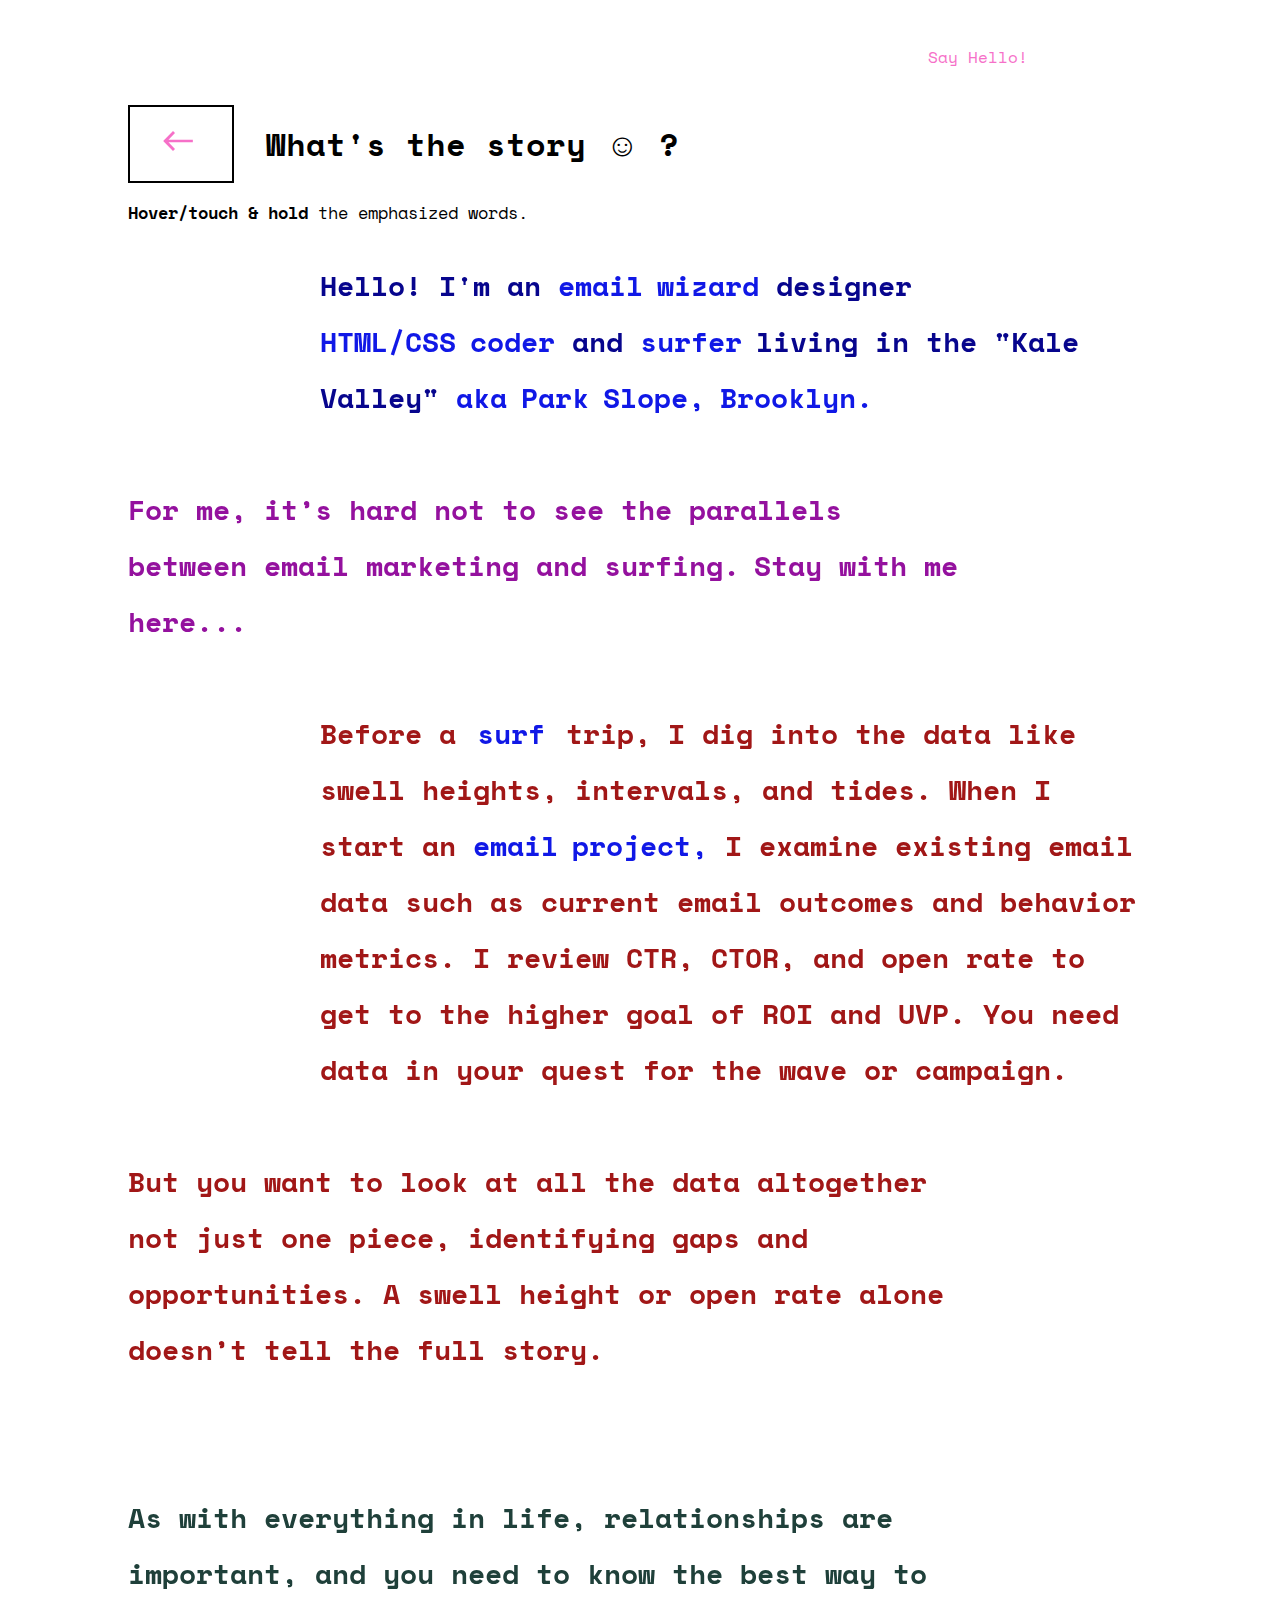
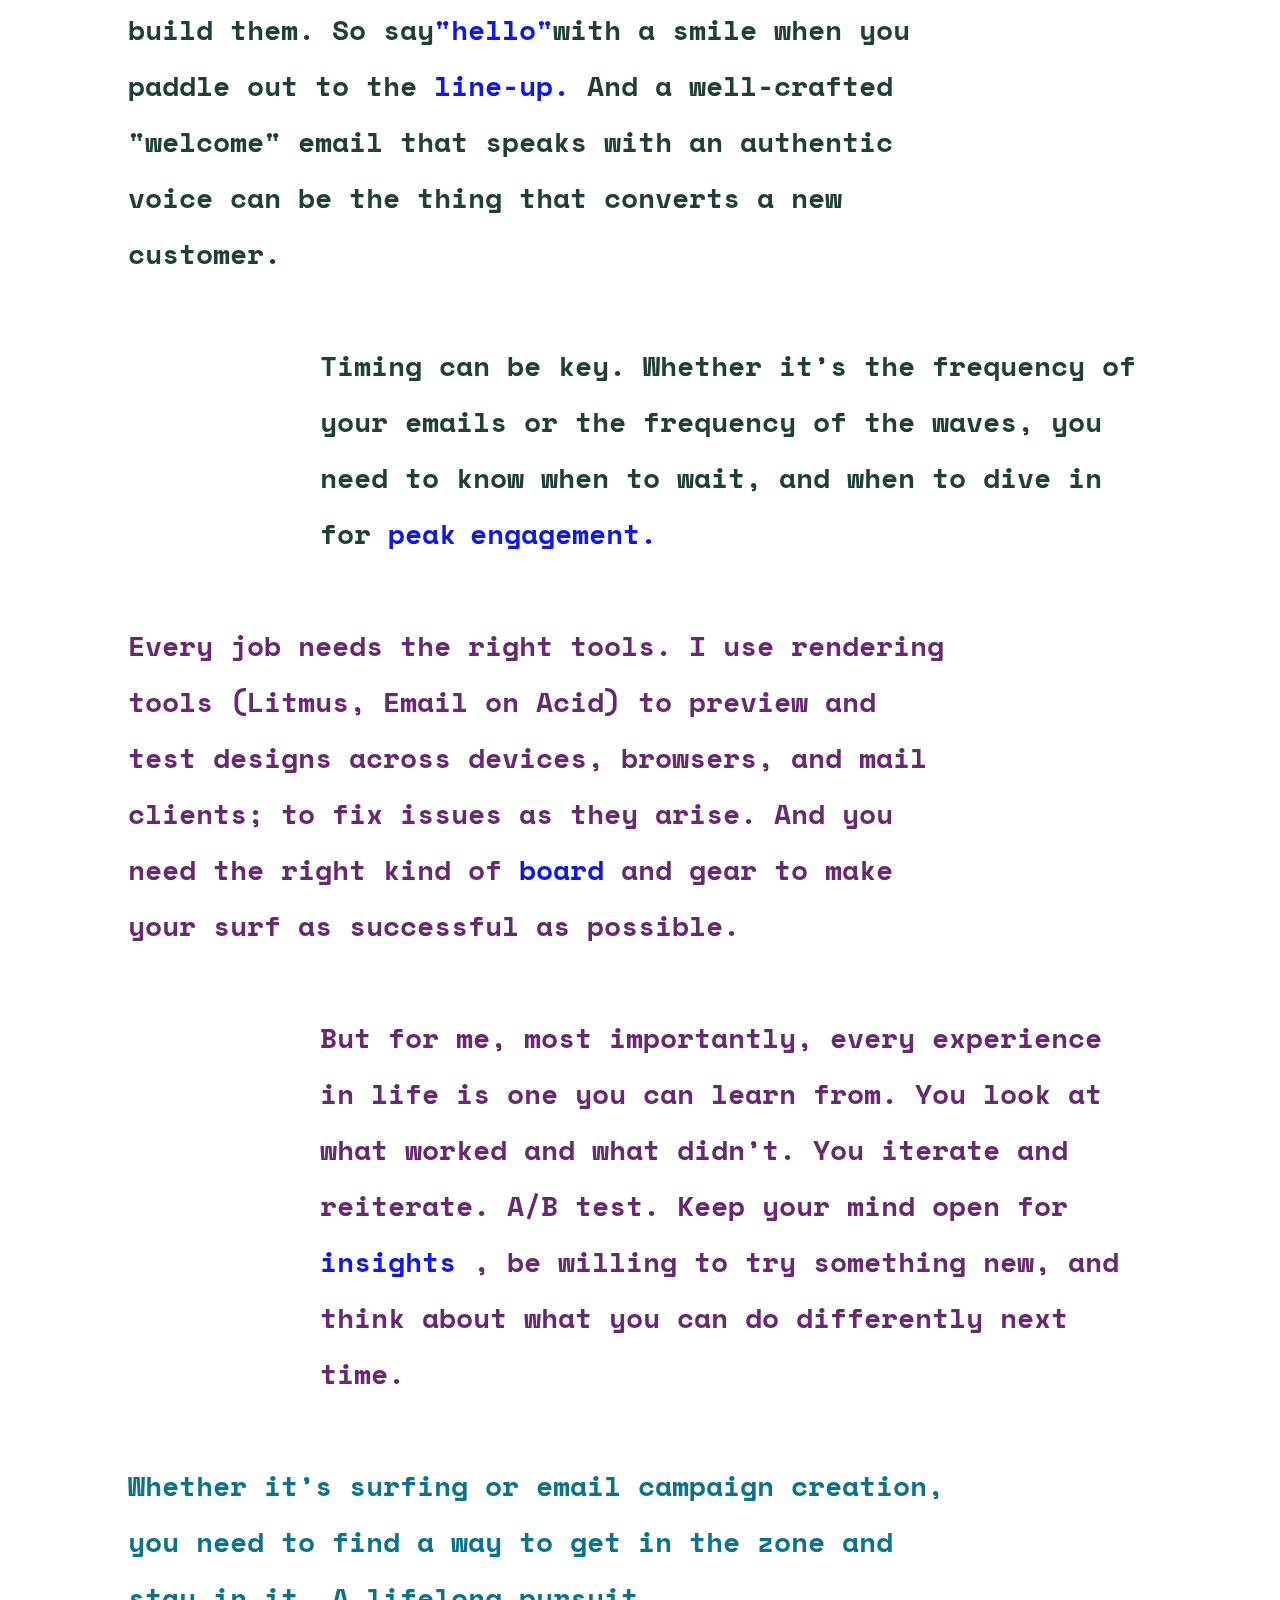
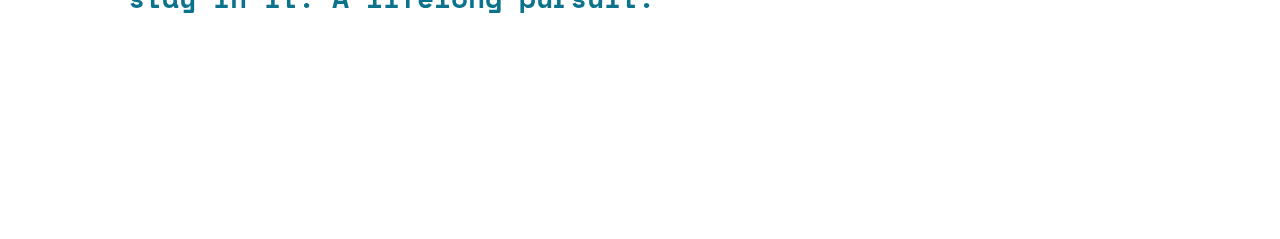
==== commit e0e60e57: "a" ====
--- a/index.html
+++ b/index.html
@@ -128,7 +128,7 @@
       <p class="content__paragraph content__paragraph--c1">Hello! I'm an <span id="trigger-1" class="pop-text" data-pop-text-out data-pop-media="media1">email wizard</span> designer <span id="trigger-2" class="pop-text" data-pop-media="media2">HTML/CSS coder</span>
     and <span id="trigger-10" class="pop-text" data-pop-media="media10">surfer </span><span id="trigger-15" class="pop-text pop-text--s5" data-pop-media="media15"></span>living in the "Kale Valley"  <span id="trigger-17" class="pop-text" data-pop-media="media17">aka Park Slope, Brooklyn. </span></p>
 
-			<p class="content__paragraph content__paragraph--c3">For me, it’s hard not to see the parallels between email marketing and <span id="trigger-3" class="pop-text" data-pop-media="media3">surfing. </span>Stay with me here...</p>
+			<p class="content__paragraph content__paragraph--c3">For me, it’s hard not to see the parallels between email marketing and <span id="trigger-3" class="pop-text1" data-pop-media="media3">surfing. </span>Stay with me here...</p>
 			<p class="content__paragraph content__paragraph--c4">Before a <span id="trigger-9" class="pop-text pop-text--s2" data-pop-media="media9">surf</span> trip, I dig into the data like swell heights, intervals, and tides. When I start an <span id="trigger-12" class="pop-text pop-text--s1" data-pop-media="media12">email project,</span>  I examine existing email data such as current email outcomes and behavior metrics. I review CTR, CTOR, and open rate to get to the higher goal of ROI and UVP. You need data in your quest for the wave or campaign.
       <p class="content__paragraph content__paragraph--c4">But you want to look at all the data altogether not just one piece, identifying gaps and opportunities. A swell height or open rate alone doesn’t tell the full story.</p>
 <span id="trigger-4" class="pop-text" data-pop-media="media4"></span></p>
--- a/css/component.css
+++ b/css/component.css
@@ -187,6 +187,21 @@
 	-khtml-user-select: none;
 }
 
+.pop-text1 {
+	font-weight: bold;
+	position: relative;
+	cursor: default;
+	white-space: nowrap;
+	word-spacing: -0.1em;
+	color: #94119e;
+	-webkit-user-select: none;
+	-moz-user-select: none;
+	-ms-user-select: none;
+	user-select: none;
+	-webkit-touch-callout: none;
+	-khtml-user-select: none;
+}
+
 .pop-text--s1:hover {
 	color: #000;
 	background: yellow;
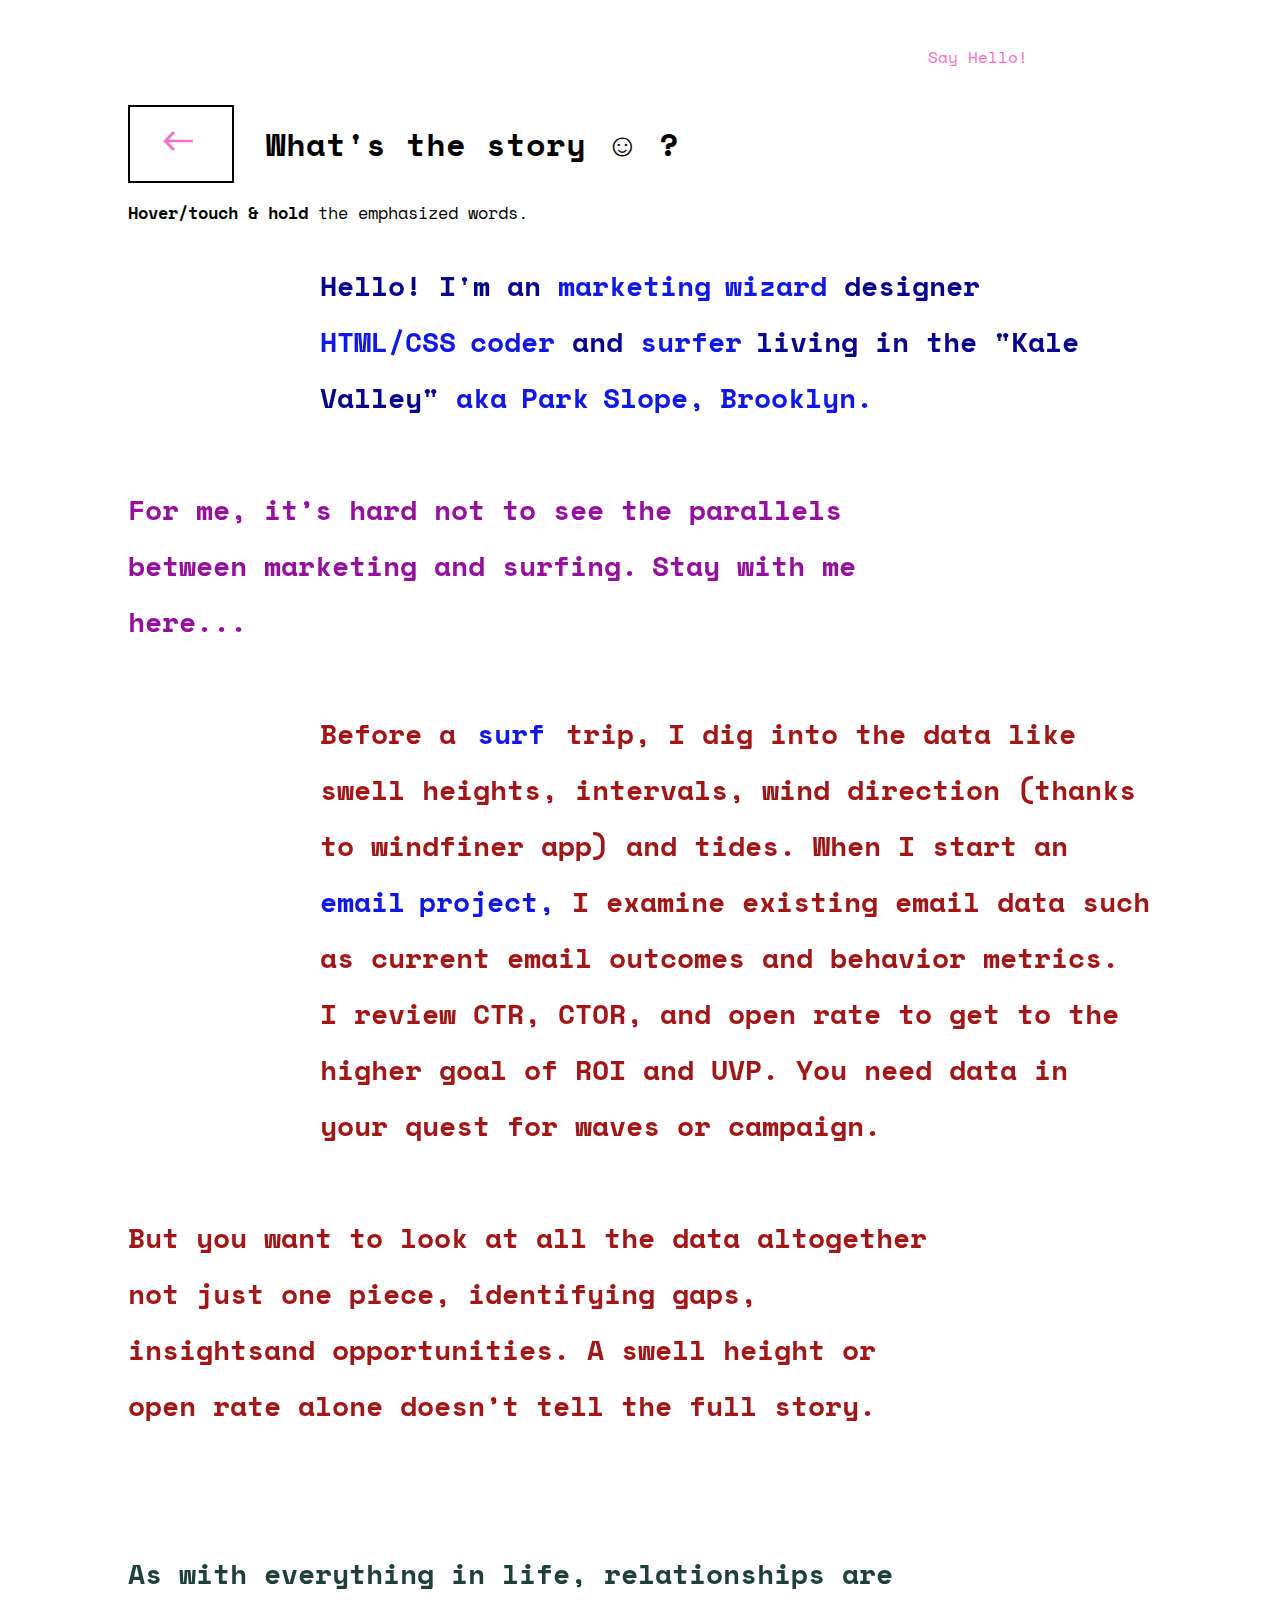
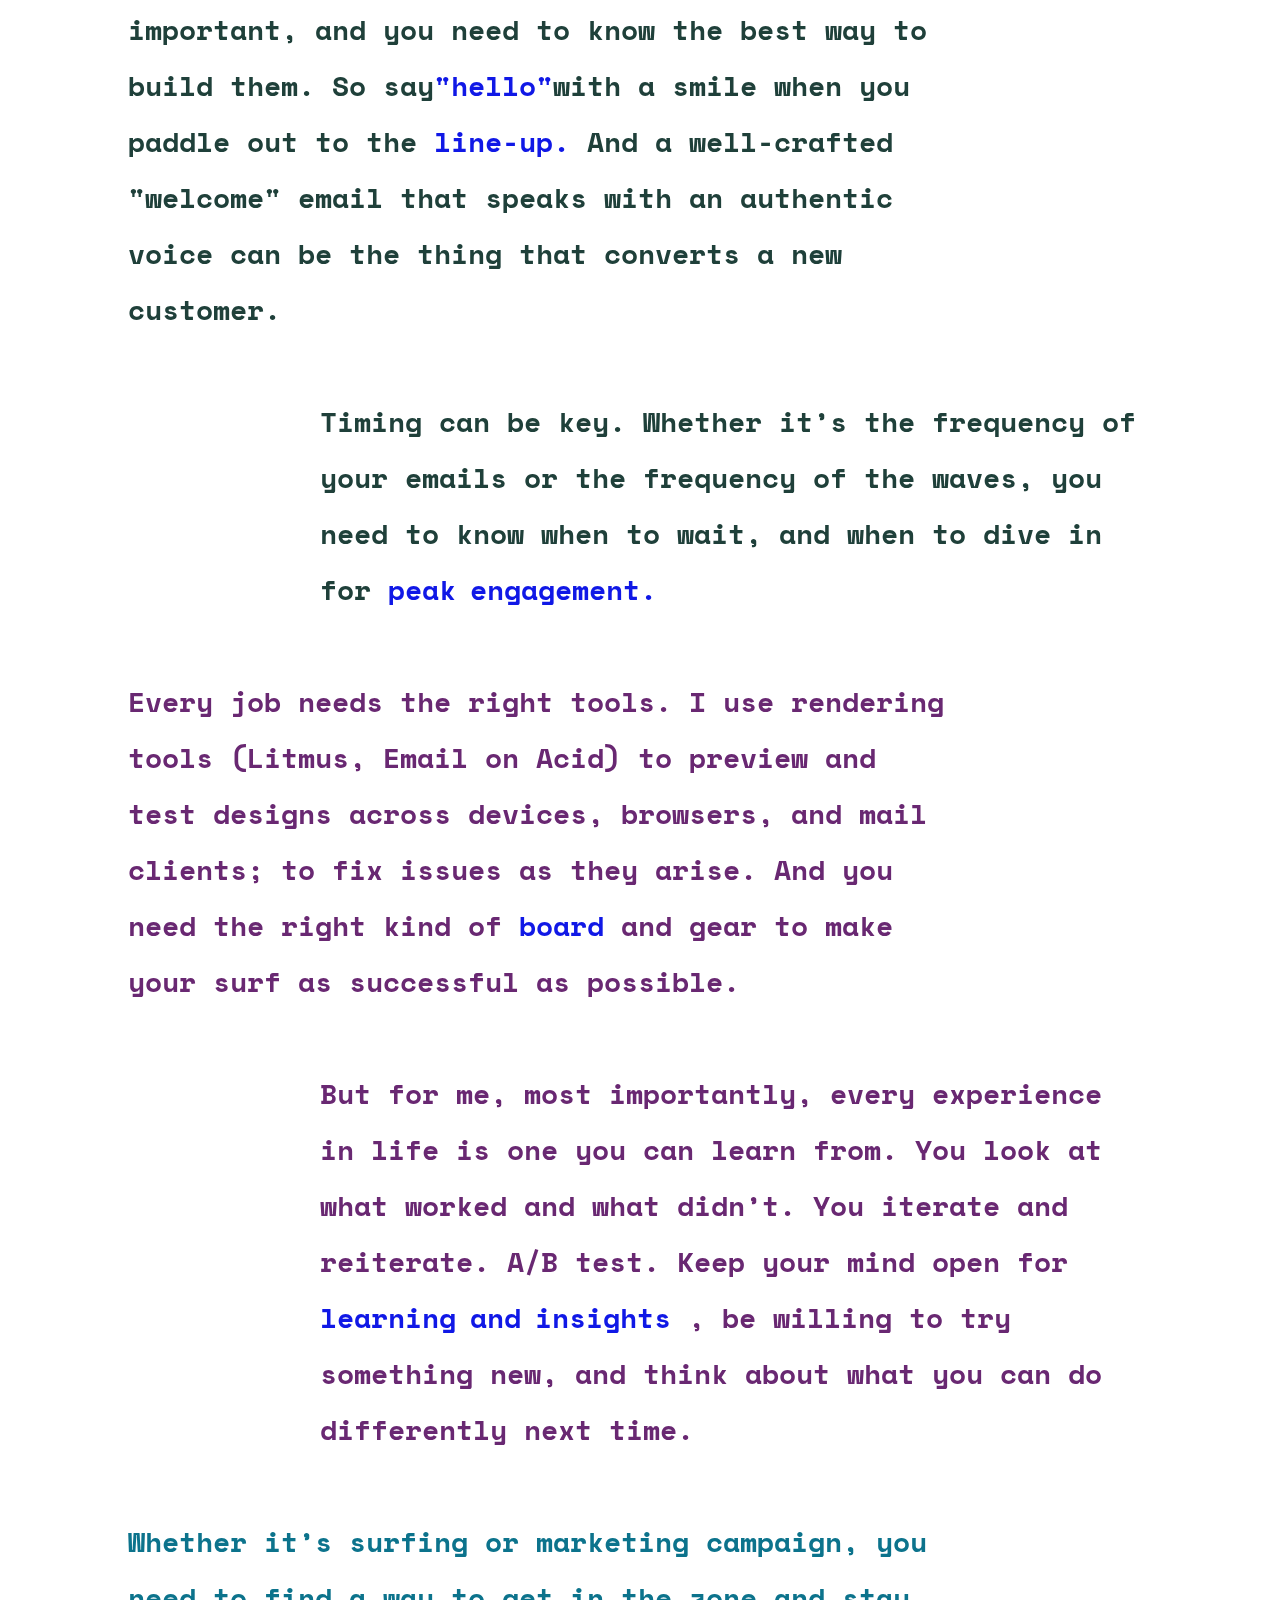
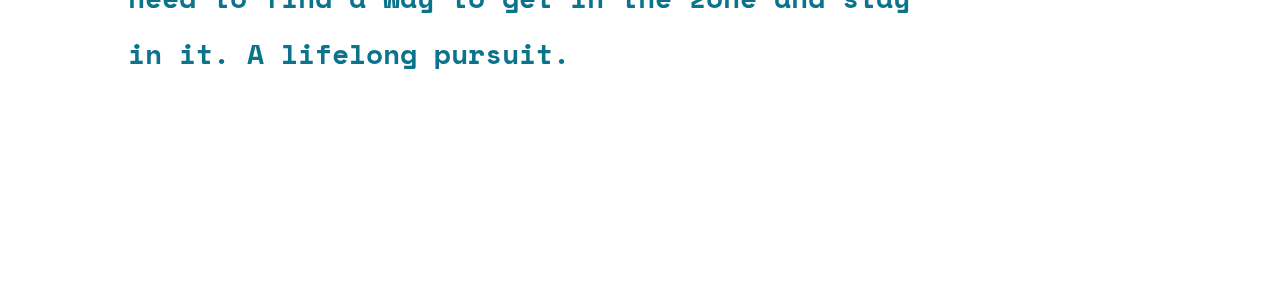
==== commit f3187d1d: "a" ====
--- a/index.html
+++ b/index.html
@@ -125,12 +125,12 @@
 				<span class="pop-text__split pop-text__split--down"></span>
 			</div>
 			<!-- Paragraphs -->
-      <p class="content__paragraph content__paragraph--c1">Hello! I'm an <span id="trigger-1" class="pop-text" data-pop-text-out data-pop-media="media1">email wizard</span> designer <span id="trigger-2" class="pop-text" data-pop-media="media2">HTML/CSS coder</span>
+      <p class="content__paragraph content__paragraph--c1">Hello! I'm an <span id="trigger-1" class="pop-text" data-pop-text-out data-pop-media="media1">marketing wizard</span> designer <span id="trigger-2" class="pop-text" data-pop-media="media2">HTML/CSS coder</span>
     and <span id="trigger-10" class="pop-text" data-pop-media="media10">surfer </span><span id="trigger-15" class="pop-text pop-text--s5" data-pop-media="media15"></span>living in the "Kale Valley"  <span id="trigger-17" class="pop-text" data-pop-media="media17">aka Park Slope, Brooklyn. </span></p>
 
-			<p class="content__paragraph content__paragraph--c3">For me, it’s hard not to see the parallels between email marketing and <span id="trigger-3" class="pop-text1" data-pop-media="media3">surfing. </span>Stay with me here...</p>
-			<p class="content__paragraph content__paragraph--c4">Before a <span id="trigger-9" class="pop-text pop-text--s2" data-pop-media="media9">surf</span> trip, I dig into the data like swell heights, intervals, and tides. When I start an <span id="trigger-12" class="pop-text pop-text--s1" data-pop-media="media12">email project,</span>  I examine existing email data such as current email outcomes and behavior metrics. I review CTR, CTOR, and open rate to get to the higher goal of ROI and UVP. You need data in your quest for the wave or campaign.
-      <p class="content__paragraph content__paragraph--c4">But you want to look at all the data altogether not just one piece, identifying gaps and opportunities. A swell height or open rate alone doesn’t tell the full story.</p>
+			<p class="content__paragraph content__paragraph--c3">For me, it’s hard not to see the parallels between marketing and <span id="trigger-3" class="pop-text1" data-pop-media="media3">surfing. </span>Stay with me here...</p>
+			<p class="content__paragraph content__paragraph--c4">Before a <span id="trigger-9" class="pop-text pop-text--s2" data-pop-media="media9">surf</span> trip, I dig into the data like swell heights, intervals, wind direction (thanks to windfiner app) and tides. When I start an <span id="trigger-12" class="pop-text pop-text--s1" data-pop-media="media12">email project,</span>  I examine existing email data such as current email outcomes and behavior metrics. I review CTR, CTOR, and open rate to get to the higher goal of ROI and UVP. You need data in your quest for waves or campaign.
+      <p class="content__paragraph content__paragraph--c4">But you want to look at all the data altogether not just one piece, identifying gaps, insightsand opportunities. A swell height or open rate alone doesn’t tell the full story.</p>
 <span id="trigger-4" class="pop-text" data-pop-media="media4"></span></p>
       <p class="content__paragraph content__paragraph--c6">As with everything in life, relationships are important, and you need to know the best way to build them. So say<span id="trigger-6" class="pop-text" data-pop-media="media6">"hello"</span>with a smile when you paddle out to the <span id="trigger-8" class="pop-text pop-text--s4" data-pop-media="media8">line-up.</span> And a well-crafted "welcome" email that speaks with an authentic voice can be the thing that converts a new customer.
 
@@ -143,10 +143,10 @@
 
 
 			<p class="content__paragraph content__paragraph--c5"> But for me, most importantly, every experience in life is one you can learn from. You look at what worked and what didn’t. You iterate and reiterate. A/B test. Keep your mind open for
-</span><span id="trigger-5" class="pop-text pop-text--s1" data-pop-media="media5">insights</span> , be willing to try something new, and think about what you can do differently next time. </p>
+</span><span id="trigger-5" class="pop-text pop-text--s1" data-pop-media="media5">learning and insights</span> , be willing to try something new, and think about what you can do differently next time. </p>
       <span id="trigger-16" class="pop-text pop-text--s4" data-pop-media="media16"></span>
 
-      <p class="content__paragraph content__paragraph--c11">Whether it’s surfing or email campaign creation, you need to find a way to get in the zone and stay in it. A lifelong pursuit.</p>
+      <p class="content__paragraph content__paragraph--c11">Whether it’s surfing or marketing campaign, you need to find a way to get in the zone and stay in it. A lifelong pursuit.</p>
       <p class="content__paragraph content__paragraph--c11"> <span id="trigger-11" class="pop-text" data-pop-media="media11"></span> </p>
 			<p class="content__paragraph content__paragraph--c12"> <span id="trigger-13" class="pop-text" data-pop-media="media13"></span></p>
 
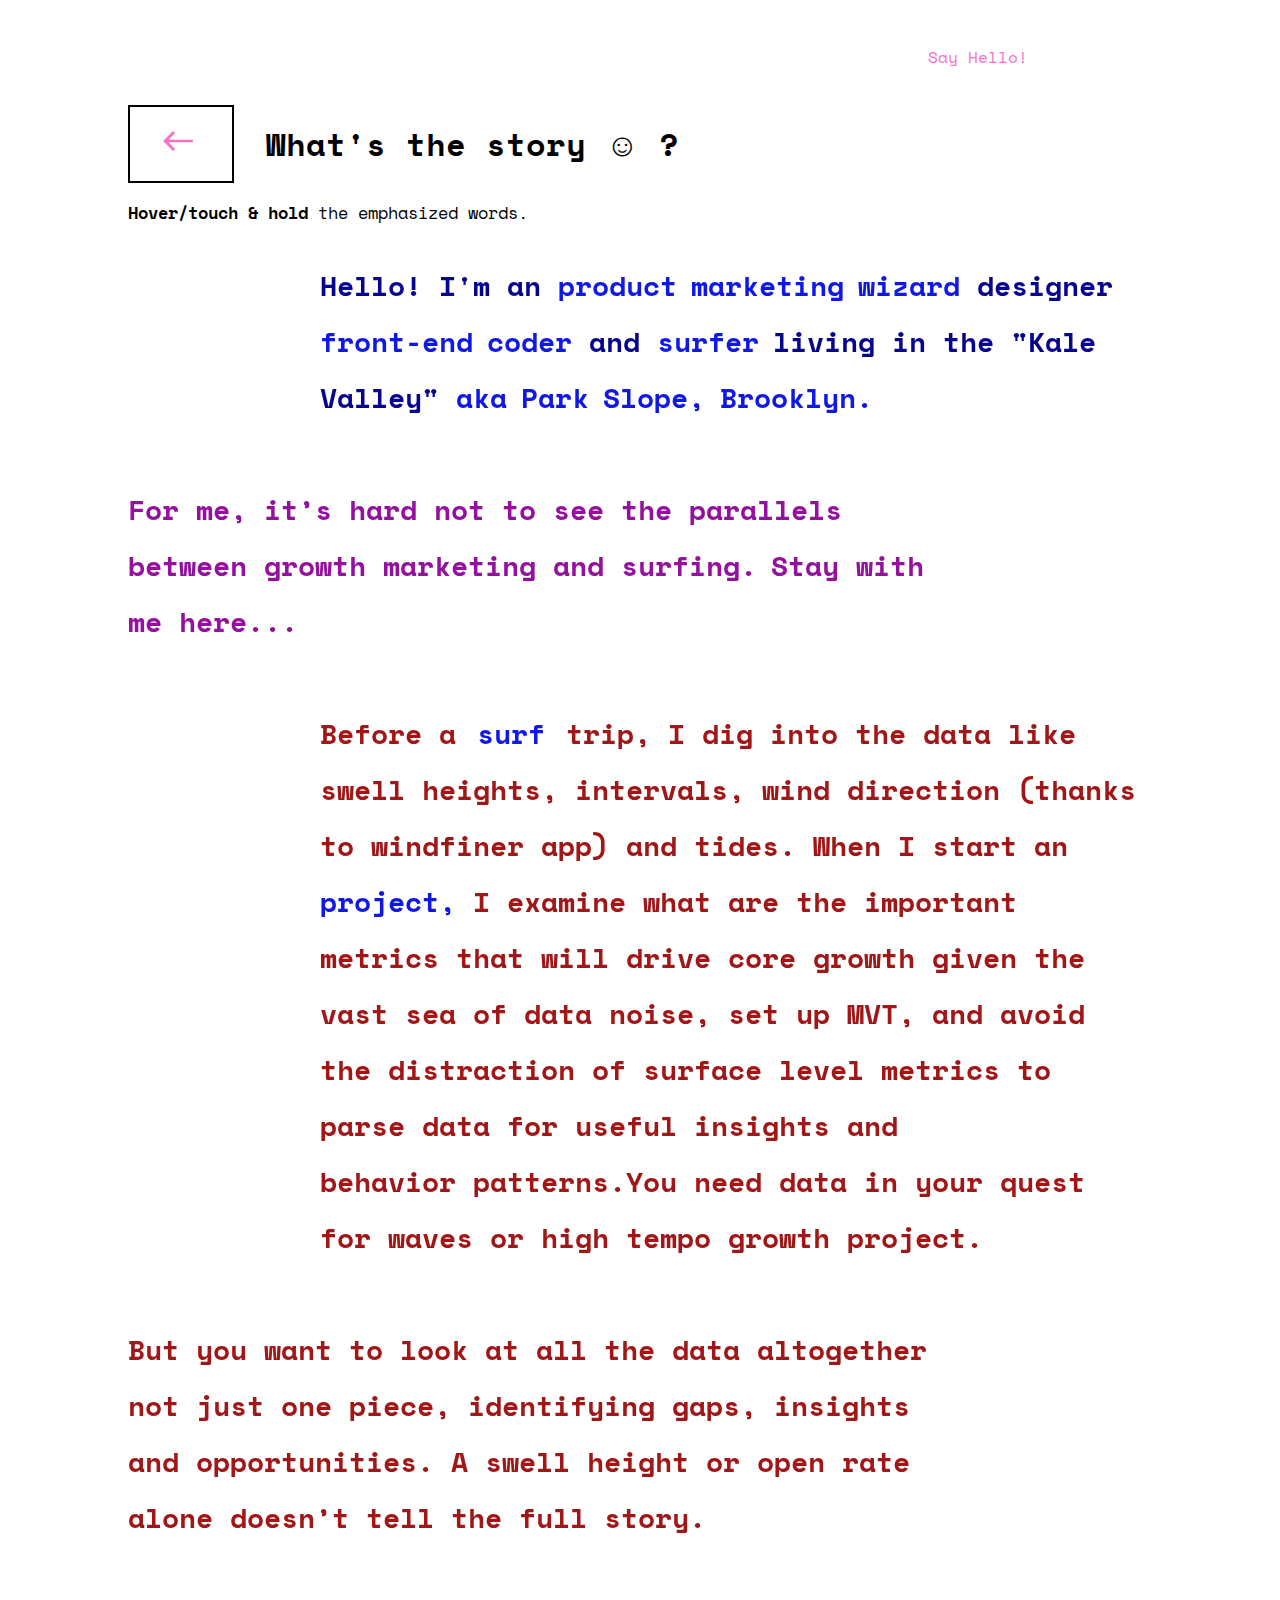
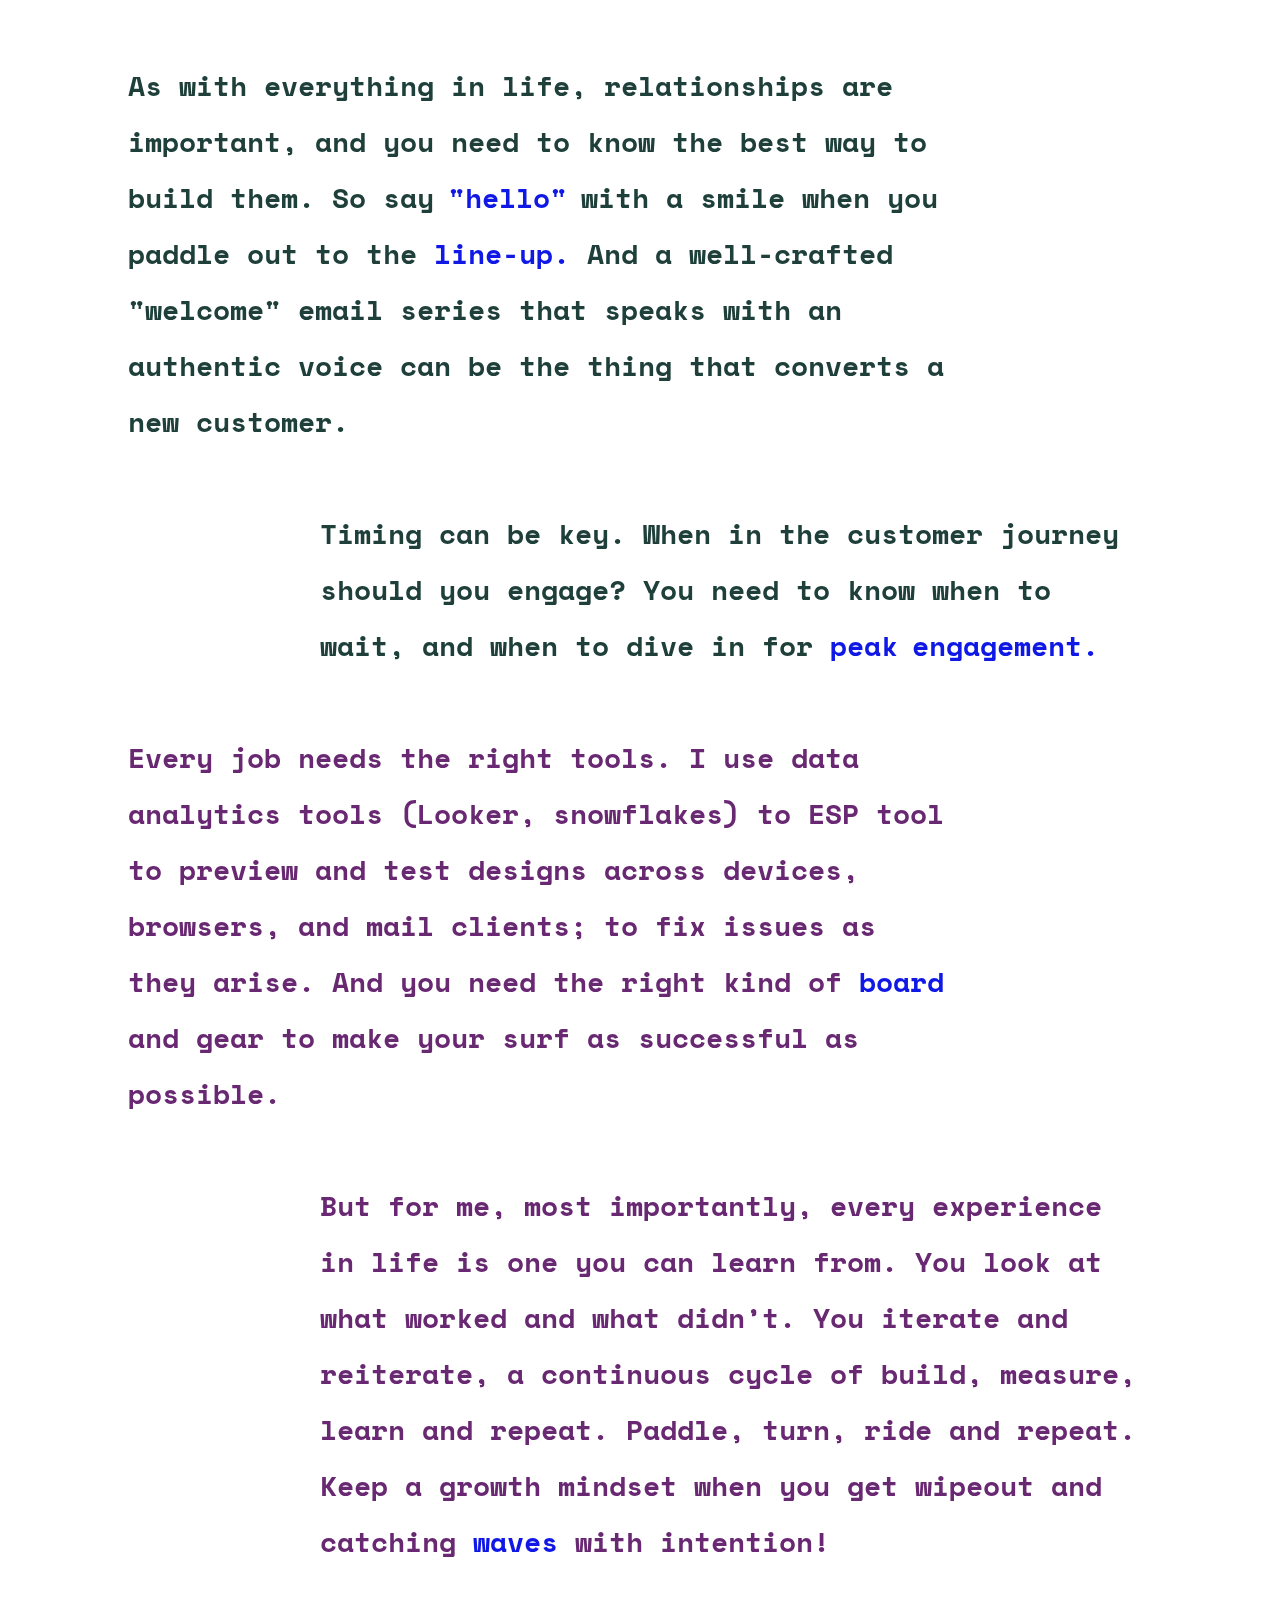
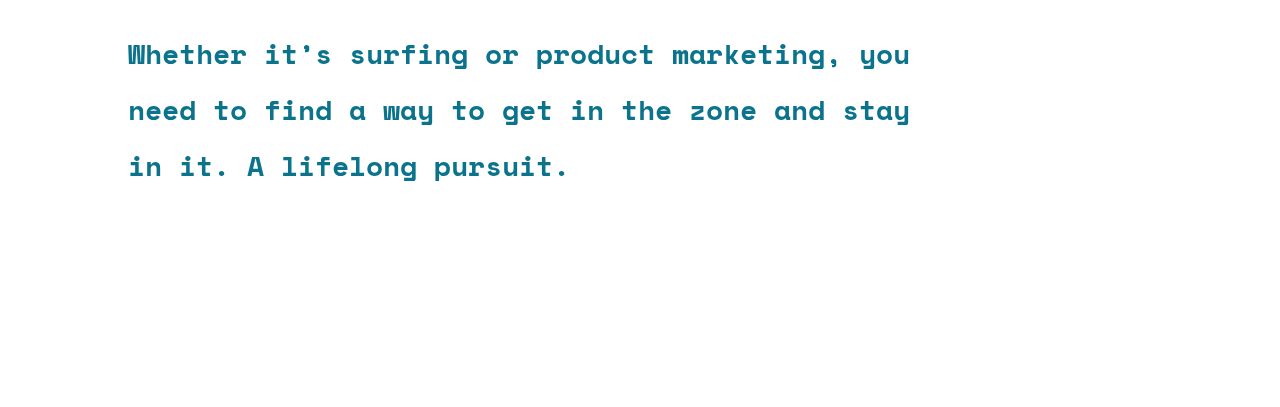
==== commit 012ec557: "z" ====
--- a/index.html
+++ b/index.html
@@ -100,7 +100,7 @@
 			<div data-pop-media="media11" class="pop-media pop-media--fulltext">
 				<div class="pop-media__overlay pop-media__overlay--c4"></div>
 				<img class="pop-media__image" src="img/16.jpg" alt="Great bird" />
-				<span class="pop-media__text">300</span>
+				<span class="pop-media__text"></span>
 			</div>
 			<!-- Media 12 -->
 			<div data-pop-media="media12" class="pop-media pop-media--mask" style="background-image: url(img/7.jpg);"></div>
@@ -121,32 +121,33 @@
 				<div class="pop-media__image pop-media__image--split" style="background-image: url(img/15.jpg);">
 					<div class="pop-media__overlay pop-media__overlay--c8"></div>
 				</div>
-				<span class="pop-text__split pop-text__split--up">VOTE</span>
+				<span class="pop-text__split pop-text__split--up"></span>
 				<span class="pop-text__split pop-text__split--down"></span>
 			</div>
 			<!-- Paragraphs -->
-      <p class="content__paragraph content__paragraph--c1">Hello! I'm an <span id="trigger-1" class="pop-text" data-pop-text-out data-pop-media="media1">marketing wizard</span> designer <span id="trigger-2" class="pop-text" data-pop-media="media2">HTML/CSS coder</span>
+      <p class="content__paragraph content__paragraph--c1">Hello! I'm an <span id="trigger-1" class="pop-text" data-pop-text-out data-pop-media="media1">product marketing wizard</span> designer <span id="trigger-2" class="pop-text" data-pop-media="media2">front-end coder</span>
     and <span id="trigger-10" class="pop-text" data-pop-media="media10">surfer </span><span id="trigger-15" class="pop-text pop-text--s5" data-pop-media="media15"></span>living in the "Kale Valley"  <span id="trigger-17" class="pop-text" data-pop-media="media17">aka Park Slope, Brooklyn. </span></p>
 
-			<p class="content__paragraph content__paragraph--c3">For me, it’s hard not to see the parallels between marketing and <span id="trigger-3" class="pop-text1" data-pop-media="media3">surfing. </span>Stay with me here...</p>
-			<p class="content__paragraph content__paragraph--c4">Before a <span id="trigger-9" class="pop-text pop-text--s2" data-pop-media="media9">surf</span> trip, I dig into the data like swell heights, intervals, wind direction (thanks to windfiner app) and tides. When I start an <span id="trigger-12" class="pop-text pop-text--s1" data-pop-media="media12">email project,</span>  I examine existing email data such as current email outcomes and behavior metrics. I review CTR, CTOR, and open rate to get to the higher goal of ROI and UVP. You need data in your quest for waves or campaign.
-      <p class="content__paragraph content__paragraph--c4">But you want to look at all the data altogether not just one piece, identifying gaps, insightsand opportunities. A swell height or open rate alone doesn’t tell the full story.</p>
+			<p class="content__paragraph content__paragraph--c3">For me, it’s hard not to see the parallels between growth marketing and <span id="trigger-3" class="pop-text1" data-pop-media="media3">surfing. </span>Stay with me here...</p>
+			<p class="content__paragraph content__paragraph--c4">Before a <span id="trigger-9" class="pop-text pop-text--s2" data-pop-media="media9">surf</span> trip, I dig into the data like swell heights, intervals, wind direction (thanks to windfiner app) and tides. When I start an <span id="trigger-12" class="pop-text pop-text--s1" data-pop-media="media12"> project,</span>  I examine what are the important metrics that will drive core growth given the vast sea of data noise, set up MVT, and avoid the distraction of surface level metrics to parse data for useful insights and behavior patterns.You need data in your quest for waves or high tempo growth project.</p>
+
+      <p class="content__paragraph content__paragraph--c4">But you want to look at all the data altogether not just one piece, identifying gaps, insights and opportunities. A swell height or open rate alone doesn’t tell the full story.</p>
 <span id="trigger-4" class="pop-text" data-pop-media="media4"></span></p>
-      <p class="content__paragraph content__paragraph--c6">As with everything in life, relationships are important, and you need to know the best way to build them. So say<span id="trigger-6" class="pop-text" data-pop-media="media6">"hello"</span>with a smile when you paddle out to the <span id="trigger-8" class="pop-text pop-text--s4" data-pop-media="media8">line-up.</span> And a well-crafted "welcome" email that speaks with an authentic voice can be the thing that converts a new customer.
+      <p class="content__paragraph content__paragraph--c6">As with everything in life, relationships are important, and you need to know the best way to build them. So say<span id="trigger-6" class="pop-text" data-pop-media="media6"> "hello" </span>with a smile when you paddle out to the <span id="trigger-8" class="pop-text pop-text--s4" data-pop-media="media8">line-up.</span> And a well-crafted "welcome" email series that speaks with an authentic voice can be the thing that converts a new customer.
 
-<p class="content__paragraph content__paragraph--c6">Timing can be key. Whether it’s the frequency of your emails or the frequency of the waves, you need to know when to wait, and when to dive in for
+<p class="content__paragraph content__paragraph--c6">Timing can be key. When in the customer journey should you engage? You need to know when to wait, and when to dive in for 
 
  <span id="trigger-14" class="pop-text" data-pop-media="media14">peak engagement.</span>
 
- 	<p class="content__paragraph content__paragraph--c5"> Every job needs the right tools. I use rendering tools (Litmus, Email on Acid) to preview and test designs across devices, browsers, and mail clients; to fix issues as they arise. And you need the right kind of
- <span id="trigger-7" class="pop-text pop-text--s3" data-pop-media="media7"></span> <span id="trigger-13" class="pop-text" data-pop-media="media13">board</span> and gear to make your surf as successful as possible.</p>
+ 	<p class="content__paragraph content__paragraph--c5"> Every job needs the right tools. I use data analytics tools (Looker, snowflakes) to ESP tool to preview and test designs across devices, browsers, and mail clients; to fix issues as they arise. And you need the right kind of
+ <span id="trigger-7" class="pop-text pop-text--s3" data-pop-media="media7"></span> <span id="trigger-13" class="pop-text" data-pop-media="media13"> board </span> and gear to make your surf as successful as possible.</p>
 
 
-			<p class="content__paragraph content__paragraph--c5"> But for me, most importantly, every experience in life is one you can learn from. You look at what worked and what didn’t. You iterate and reiterate. A/B test. Keep your mind open for
-</span><span id="trigger-5" class="pop-text pop-text--s1" data-pop-media="media5">learning and insights</span> , be willing to try something new, and think about what you can do differently next time. </p>
+			<p class="content__paragraph content__paragraph--c5"> But for me, most importantly, every experience in life is one you can learn from. You look at what worked and what didn’t. You iterate and reiterate, a continuous cycle of build, measure, learn and repeat. Paddle, turn, ride and repeat. Keep a growth mindset when you get wipeout and catching
+</span><span id="trigger-5" class="pop-text pop-text--s1" data-pop-media="media5">waves</span> with intention! </p>
       <span id="trigger-16" class="pop-text pop-text--s4" data-pop-media="media16"></span>
 
-      <p class="content__paragraph content__paragraph--c11">Whether it’s surfing or marketing campaign, you need to find a way to get in the zone and stay in it. A lifelong pursuit.</p>
+      <p class="content__paragraph content__paragraph--c11">Whether it’s surfing or product marketing, you need to find a way to get in the zone and stay in it. A lifelong pursuit.</p>
       <p class="content__paragraph content__paragraph--c11"> <span id="trigger-11" class="pop-text" data-pop-media="media11"></span> </p>
 			<p class="content__paragraph content__paragraph--c12"> <span id="trigger-13" class="pop-text" data-pop-media="media13"></span></p>
 
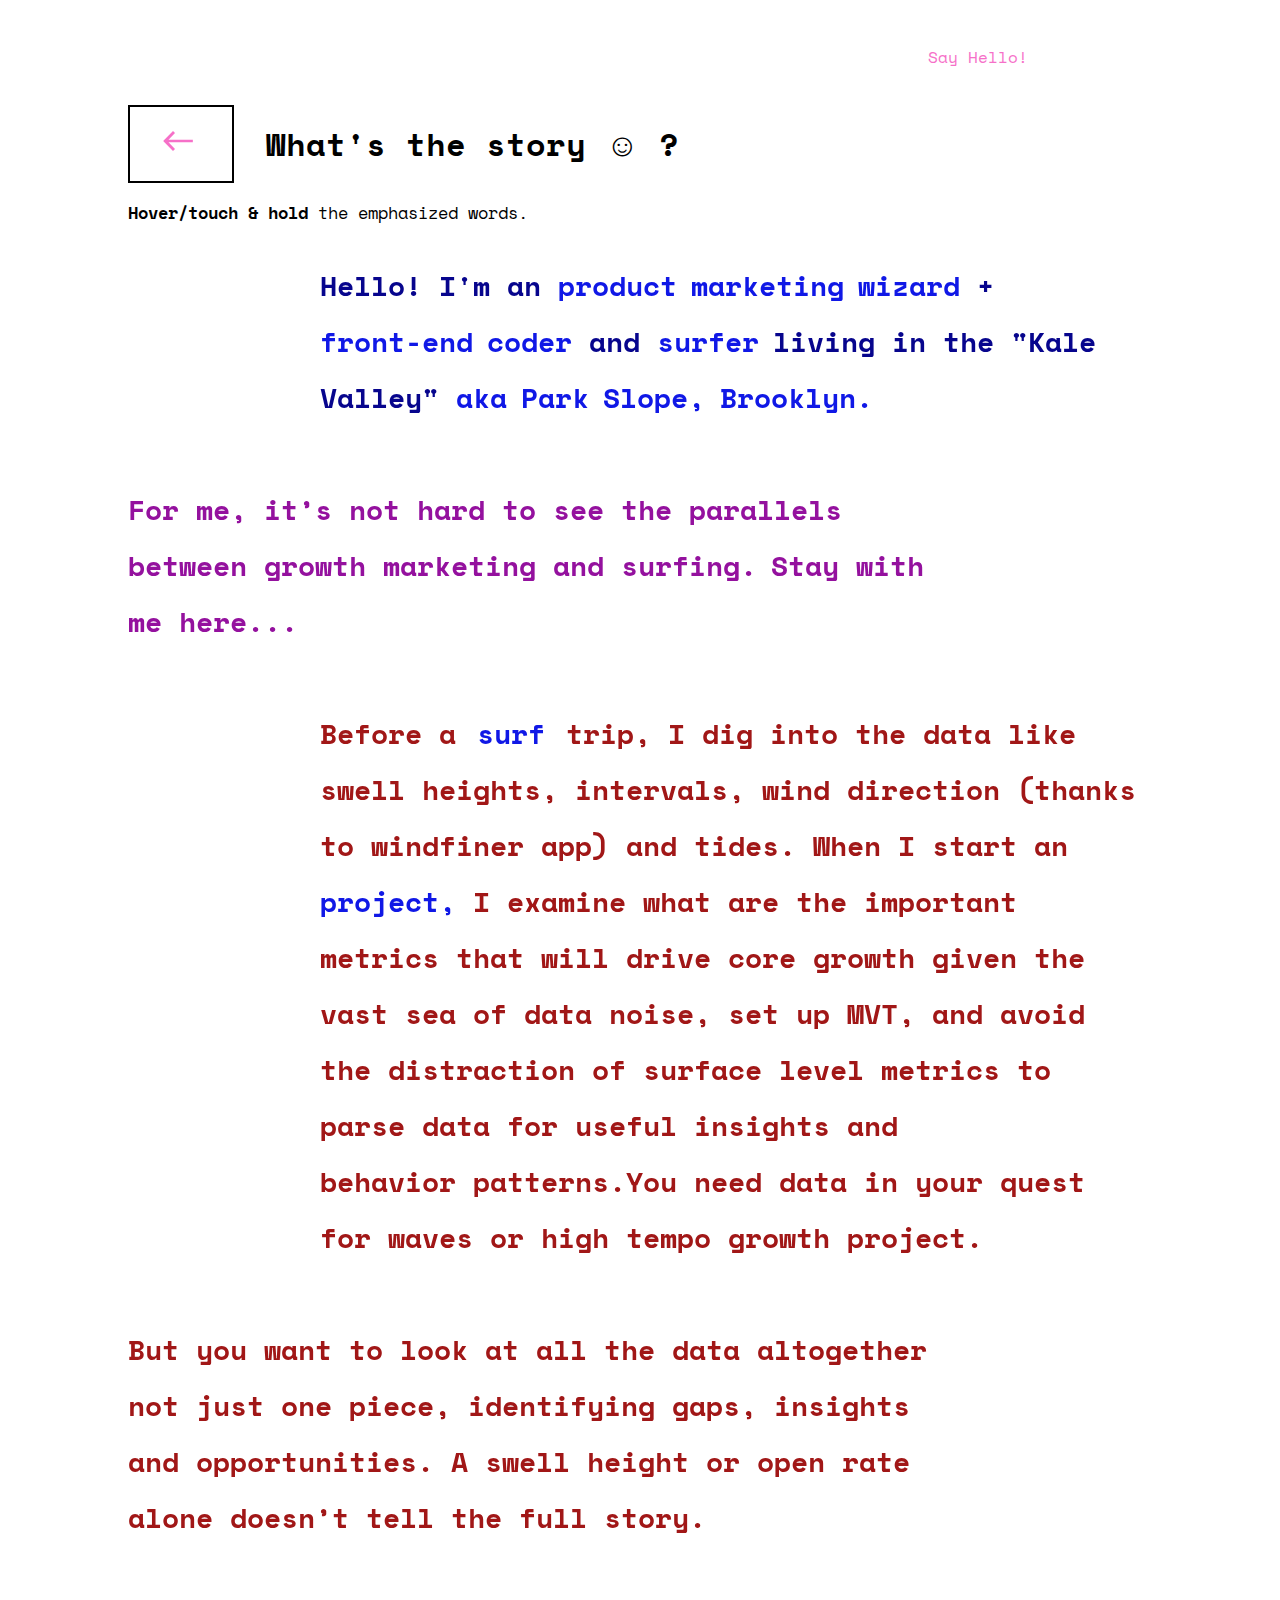
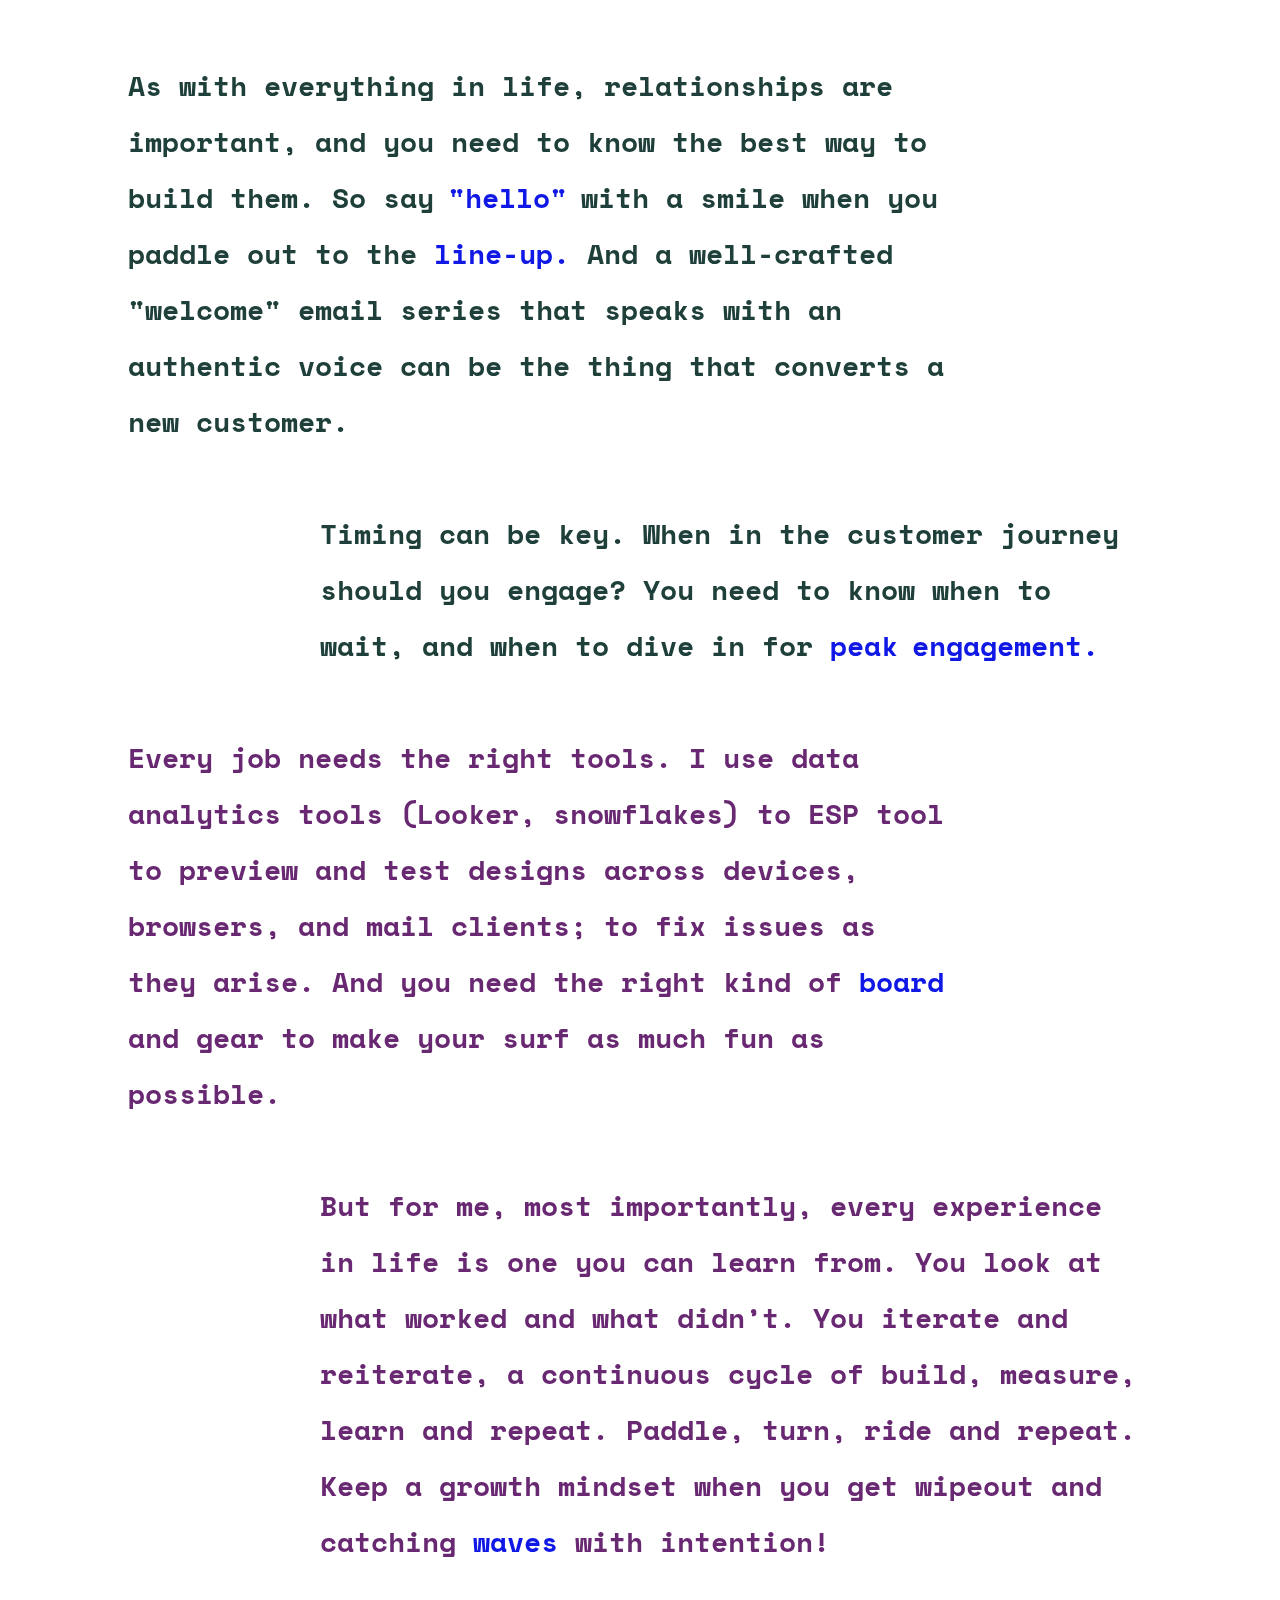
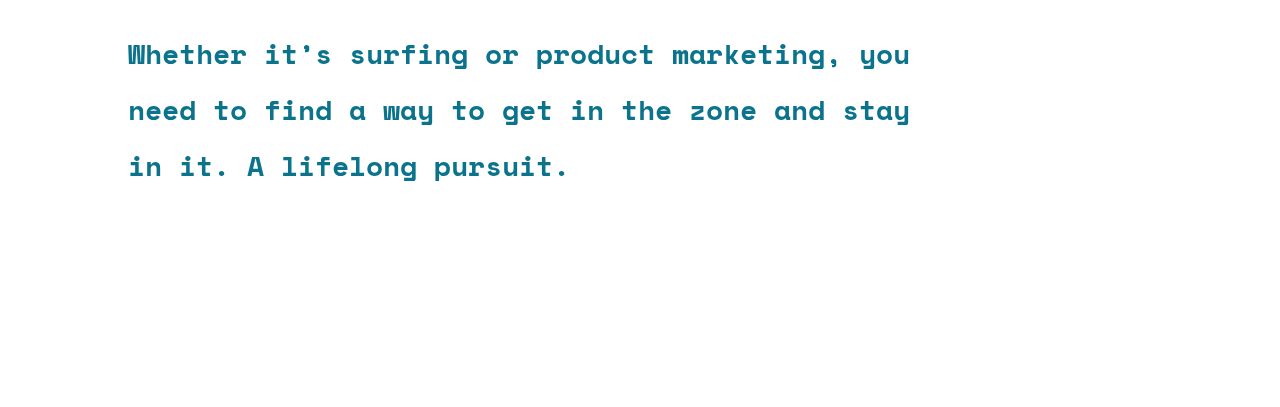
==== commit 6c866a7a: "s" ====
--- a/index.html
+++ b/index.html
@@ -125,11 +125,11 @@
 				<span class="pop-text__split pop-text__split--down"></span>
 			</div>
 			<!-- Paragraphs -->
-      <p class="content__paragraph content__paragraph--c1">Hello! I'm an <span id="trigger-1" class="pop-text" data-pop-text-out data-pop-media="media1">product marketing wizard</span> designer <span id="trigger-2" class="pop-text" data-pop-media="media2">front-end coder</span>
+      <p class="content__paragraph content__paragraph--c1">Hello! I'm an <span id="trigger-1" class="pop-text" data-pop-text-out data-pop-media="media1">product marketing wizard</span> + <span id="trigger-2" class="pop-text" data-pop-media="media2">front-end coder</span>
     and <span id="trigger-10" class="pop-text" data-pop-media="media10">surfer </span><span id="trigger-15" class="pop-text pop-text--s5" data-pop-media="media15"></span>living in the "Kale Valley"  <span id="trigger-17" class="pop-text" data-pop-media="media17">aka Park Slope, Brooklyn. </span></p>
 
-			<p class="content__paragraph content__paragraph--c3">For me, it’s hard not to see the parallels between growth marketing and <span id="trigger-3" class="pop-text1" data-pop-media="media3">surfing. </span>Stay with me here...</p>
-			<p class="content__paragraph content__paragraph--c4">Before a <span id="trigger-9" class="pop-text pop-text--s2" data-pop-media="media9">surf</span> trip, I dig into the data like swell heights, intervals, wind direction (thanks to windfiner app) and tides. When I start an <span id="trigger-12" class="pop-text pop-text--s1" data-pop-media="media12"> project,</span>  I examine what are the important metrics that will drive core growth given the vast sea of data noise, set up MVT, and avoid the distraction of surface level metrics to parse data for useful insights and behavior patterns.You need data in your quest for waves or high tempo growth project.</p>
+			<p class="content__paragraph content__paragraph--c3">For me, it’s not hard to see the parallels between growth marketing and <span id="trigger-3" class="pop-text1" data-pop-media="media3">surfing. </span>Stay with me here...</p>
+			<p class="content__paragraph content__paragraph--c4">Before a <span id="trigger-9" class="pop-text pop-text--s2" data-pop-media="media9">surf</span> trip, I dig into the data like swell heights, intervals, wind direction (thanks to windfiner app) and tides. When I start an <span id="trigger-12" class="pop-text pop-text--s1" data-pop-media="media12"> project,</span>  I examine what are the important metrics that will drive core growth given the vast sea of data noise, set up MVT, and avoid the distraction of surface level metrics to parse data for useful insights and behavior patterns.You need data in your quest for waves or high tempo growth project.
 
       <p class="content__paragraph content__paragraph--c4">But you want to look at all the data altogether not just one piece, identifying gaps, insights and opportunities. A swell height or open rate alone doesn’t tell the full story.</p>
 <span id="trigger-4" class="pop-text" data-pop-media="media4"></span></p>
@@ -140,7 +140,7 @@
  <span id="trigger-14" class="pop-text" data-pop-media="media14">peak engagement.</span>
 
  	<p class="content__paragraph content__paragraph--c5"> Every job needs the right tools. I use data analytics tools (Looker, snowflakes) to ESP tool to preview and test designs across devices, browsers, and mail clients; to fix issues as they arise. And you need the right kind of
- <span id="trigger-7" class="pop-text pop-text--s3" data-pop-media="media7"></span> <span id="trigger-13" class="pop-text" data-pop-media="media13"> board </span> and gear to make your surf as successful as possible.</p>
+ <span id="trigger-7" class="pop-text pop-text--s3" data-pop-media="media7"></span> <span id="trigger-13" class="pop-text" data-pop-media="media13"> board </span> and gear to make your surf as much fun as possible.</p>
 
 
 			<p class="content__paragraph content__paragraph--c5"> But for me, most importantly, every experience in life is one you can learn from. You look at what worked and what didn’t. You iterate and reiterate, a continuous cycle of build, measure, learn and repeat. Paddle, turn, ride and repeat. Keep a growth mindset when you get wipeout and catching
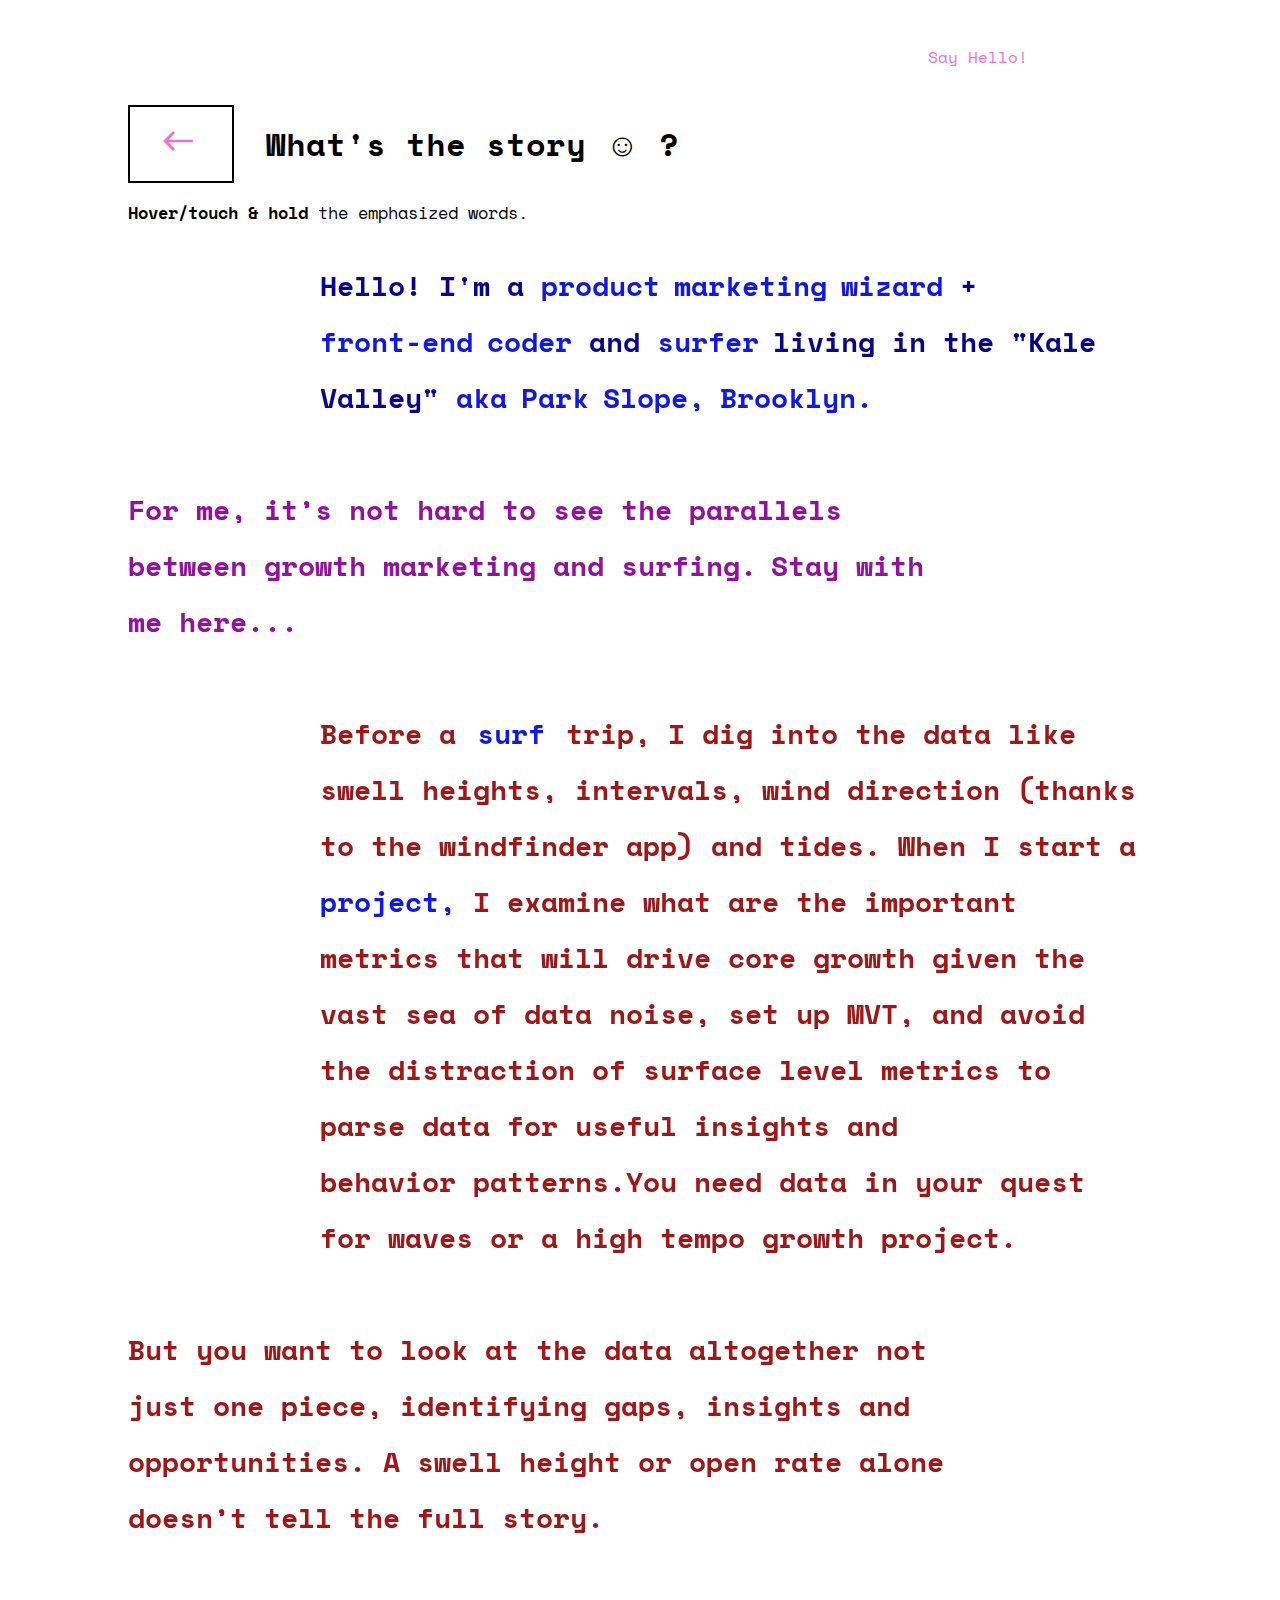
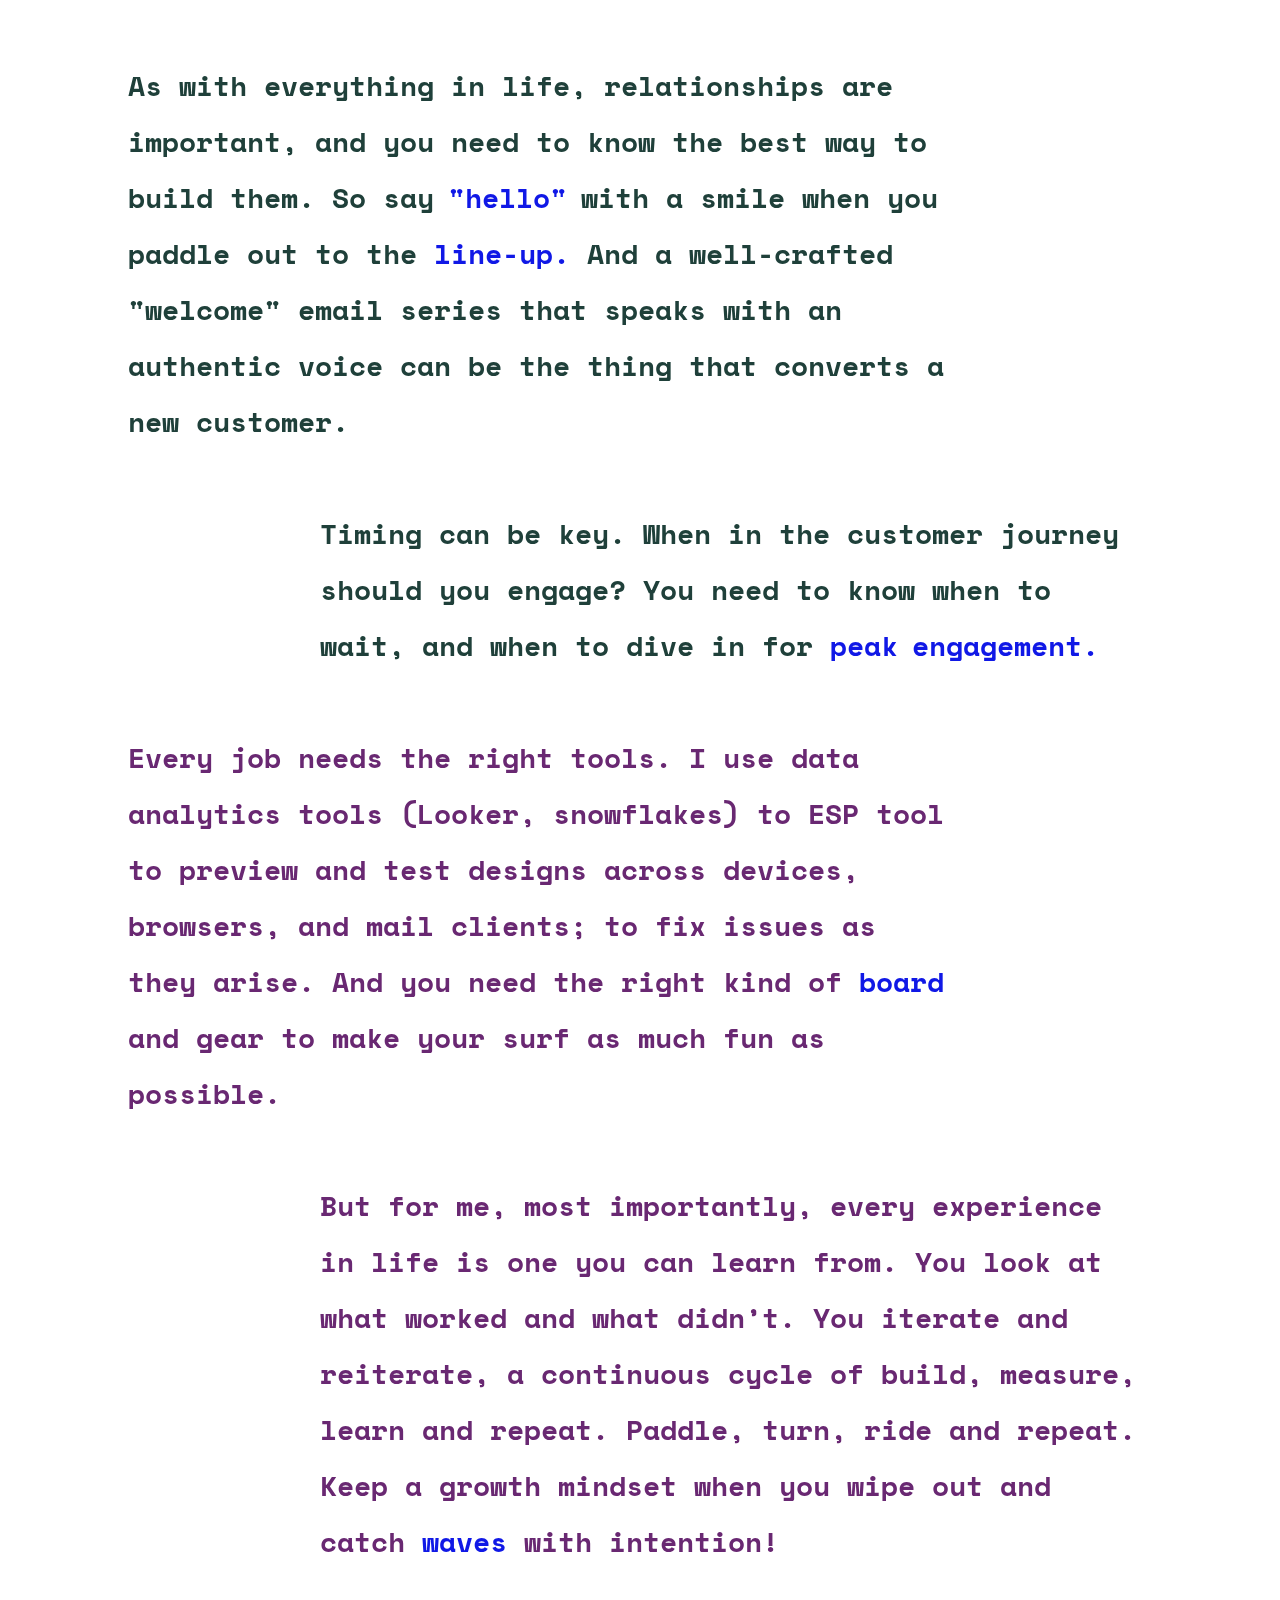
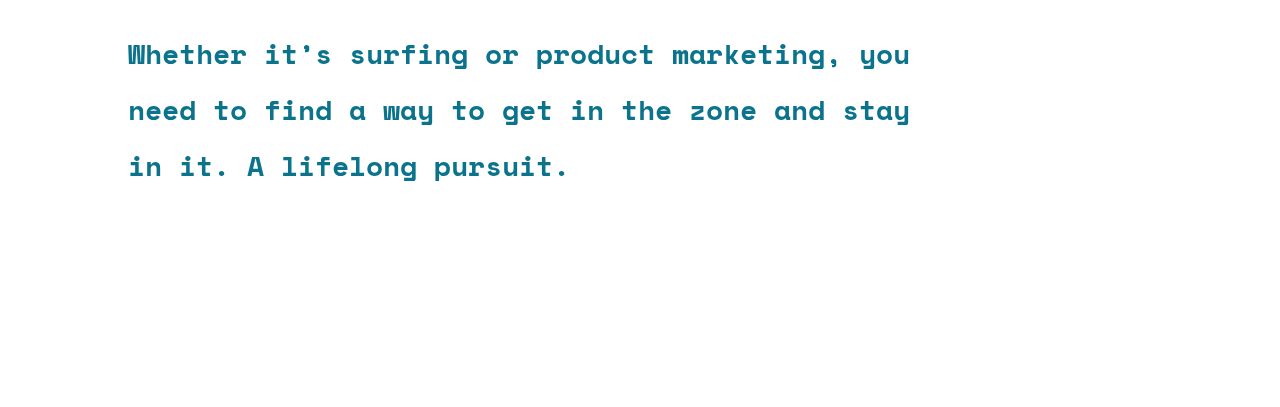
==== commit c284ac19: "a" ====
--- a/index.html
+++ b/index.html
@@ -125,13 +125,13 @@
 				<span class="pop-text__split pop-text__split--down"></span>
 			</div>
 			<!-- Paragraphs -->
-      <p class="content__paragraph content__paragraph--c1">Hello! I'm an <span id="trigger-1" class="pop-text" data-pop-text-out data-pop-media="media1">product marketing wizard</span> + <span id="trigger-2" class="pop-text" data-pop-media="media2">front-end coder</span>
+      <p class="content__paragraph content__paragraph--c1">Hello! I'm a <span id="trigger-1" class="pop-text" data-pop-text-out data-pop-media="media1">product marketing wizard</span> + <span id="trigger-2" class="pop-text" data-pop-media="media2">front-end coder</span>
     and <span id="trigger-10" class="pop-text" data-pop-media="media10">surfer </span><span id="trigger-15" class="pop-text pop-text--s5" data-pop-media="media15"></span>living in the "Kale Valley"  <span id="trigger-17" class="pop-text" data-pop-media="media17">aka Park Slope, Brooklyn. </span></p>
 
 			<p class="content__paragraph content__paragraph--c3">For me, it’s not hard to see the parallels between growth marketing and <span id="trigger-3" class="pop-text1" data-pop-media="media3">surfing. </span>Stay with me here...</p>
-			<p class="content__paragraph content__paragraph--c4">Before a <span id="trigger-9" class="pop-text pop-text--s2" data-pop-media="media9">surf</span> trip, I dig into the data like swell heights, intervals, wind direction (thanks to windfiner app) and tides. When I start an <span id="trigger-12" class="pop-text pop-text--s1" data-pop-media="media12"> project,</span>  I examine what are the important metrics that will drive core growth given the vast sea of data noise, set up MVT, and avoid the distraction of surface level metrics to parse data for useful insights and behavior patterns.You need data in your quest for waves or high tempo growth project.
+			<p class="content__paragraph content__paragraph--c4">Before a <span id="trigger-9" class="pop-text pop-text--s2" data-pop-media="media9">surf</span> trip, I dig into the data like swell heights, intervals, wind direction (thanks to the windfinder app) and tides. When I start a <span id="trigger-12" class="pop-text pop-text--s1" data-pop-media="media12"> project,</span>  I examine what are the important metrics that will drive core growth given the vast sea of data noise, set up MVT, and avoid the distraction of surface level metrics to parse data for useful insights and behavior patterns.You need data in your quest for waves or a high tempo growth project.
 
-      <p class="content__paragraph content__paragraph--c4">But you want to look at all the data altogether not just one piece, identifying gaps, insights and opportunities. A swell height or open rate alone doesn’t tell the full story.</p>
+      <p class="content__paragraph content__paragraph--c4">But you want to look at the data altogether not just one piece, identifying gaps, insights and opportunities. A swell height or open rate alone doesn’t tell the full story.</p>
 <span id="trigger-4" class="pop-text" data-pop-media="media4"></span></p>
       <p class="content__paragraph content__paragraph--c6">As with everything in life, relationships are important, and you need to know the best way to build them. So say<span id="trigger-6" class="pop-text" data-pop-media="media6"> "hello" </span>with a smile when you paddle out to the <span id="trigger-8" class="pop-text pop-text--s4" data-pop-media="media8">line-up.</span> And a well-crafted "welcome" email series that speaks with an authentic voice can be the thing that converts a new customer.
 
@@ -143,7 +143,7 @@
  <span id="trigger-7" class="pop-text pop-text--s3" data-pop-media="media7"></span> <span id="trigger-13" class="pop-text" data-pop-media="media13"> board </span> and gear to make your surf as much fun as possible.</p>
 
 
-			<p class="content__paragraph content__paragraph--c5"> But for me, most importantly, every experience in life is one you can learn from. You look at what worked and what didn’t. You iterate and reiterate, a continuous cycle of build, measure, learn and repeat. Paddle, turn, ride and repeat. Keep a growth mindset when you get wipeout and catching
+			<p class="content__paragraph content__paragraph--c5"> But for me, most importantly, every experience in life is one you can learn from. You look at what worked and what didn’t. You iterate and reiterate, a continuous cycle of build, measure, learn and repeat. Paddle, turn, ride and repeat. Keep a growth mindset when you wipe out and catch
 </span><span id="trigger-5" class="pop-text pop-text--s1" data-pop-media="media5">waves</span> with intention! </p>
       <span id="trigger-16" class="pop-text pop-text--s4" data-pop-media="media16"></span>
 
